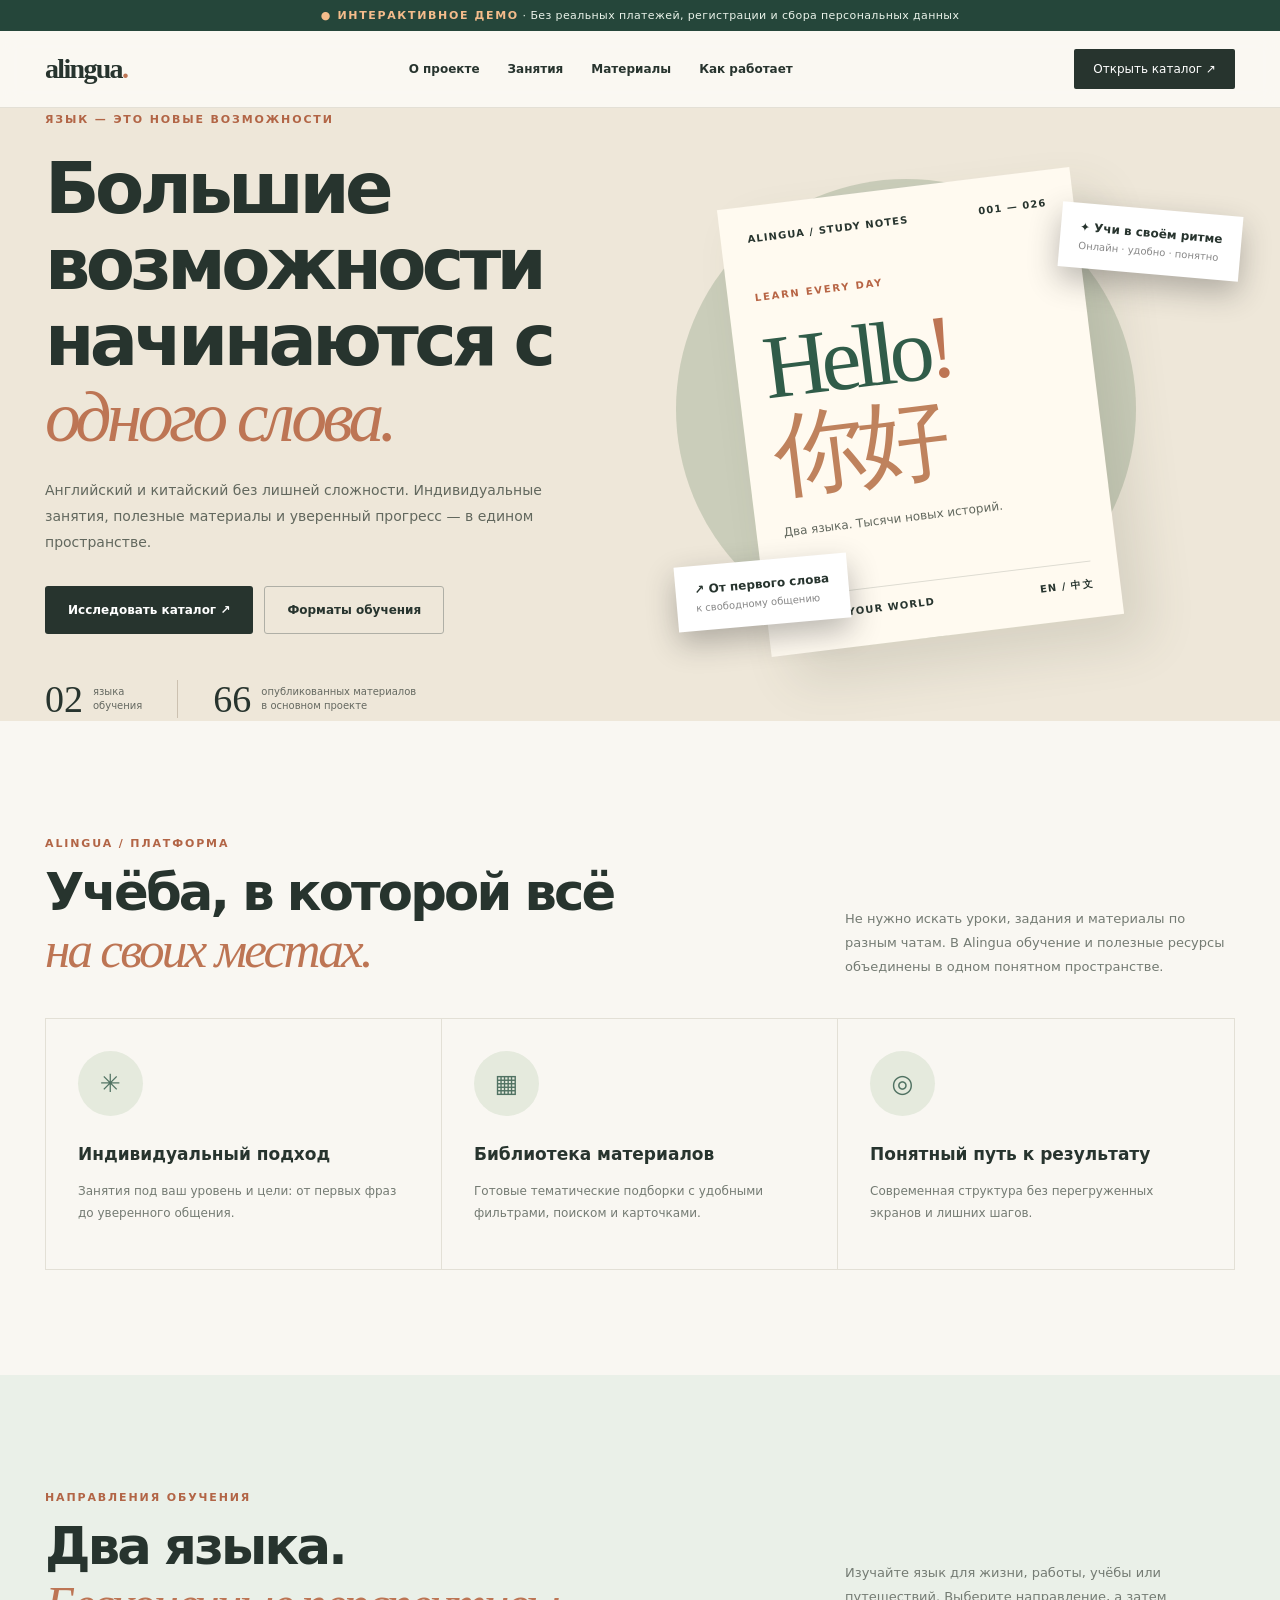
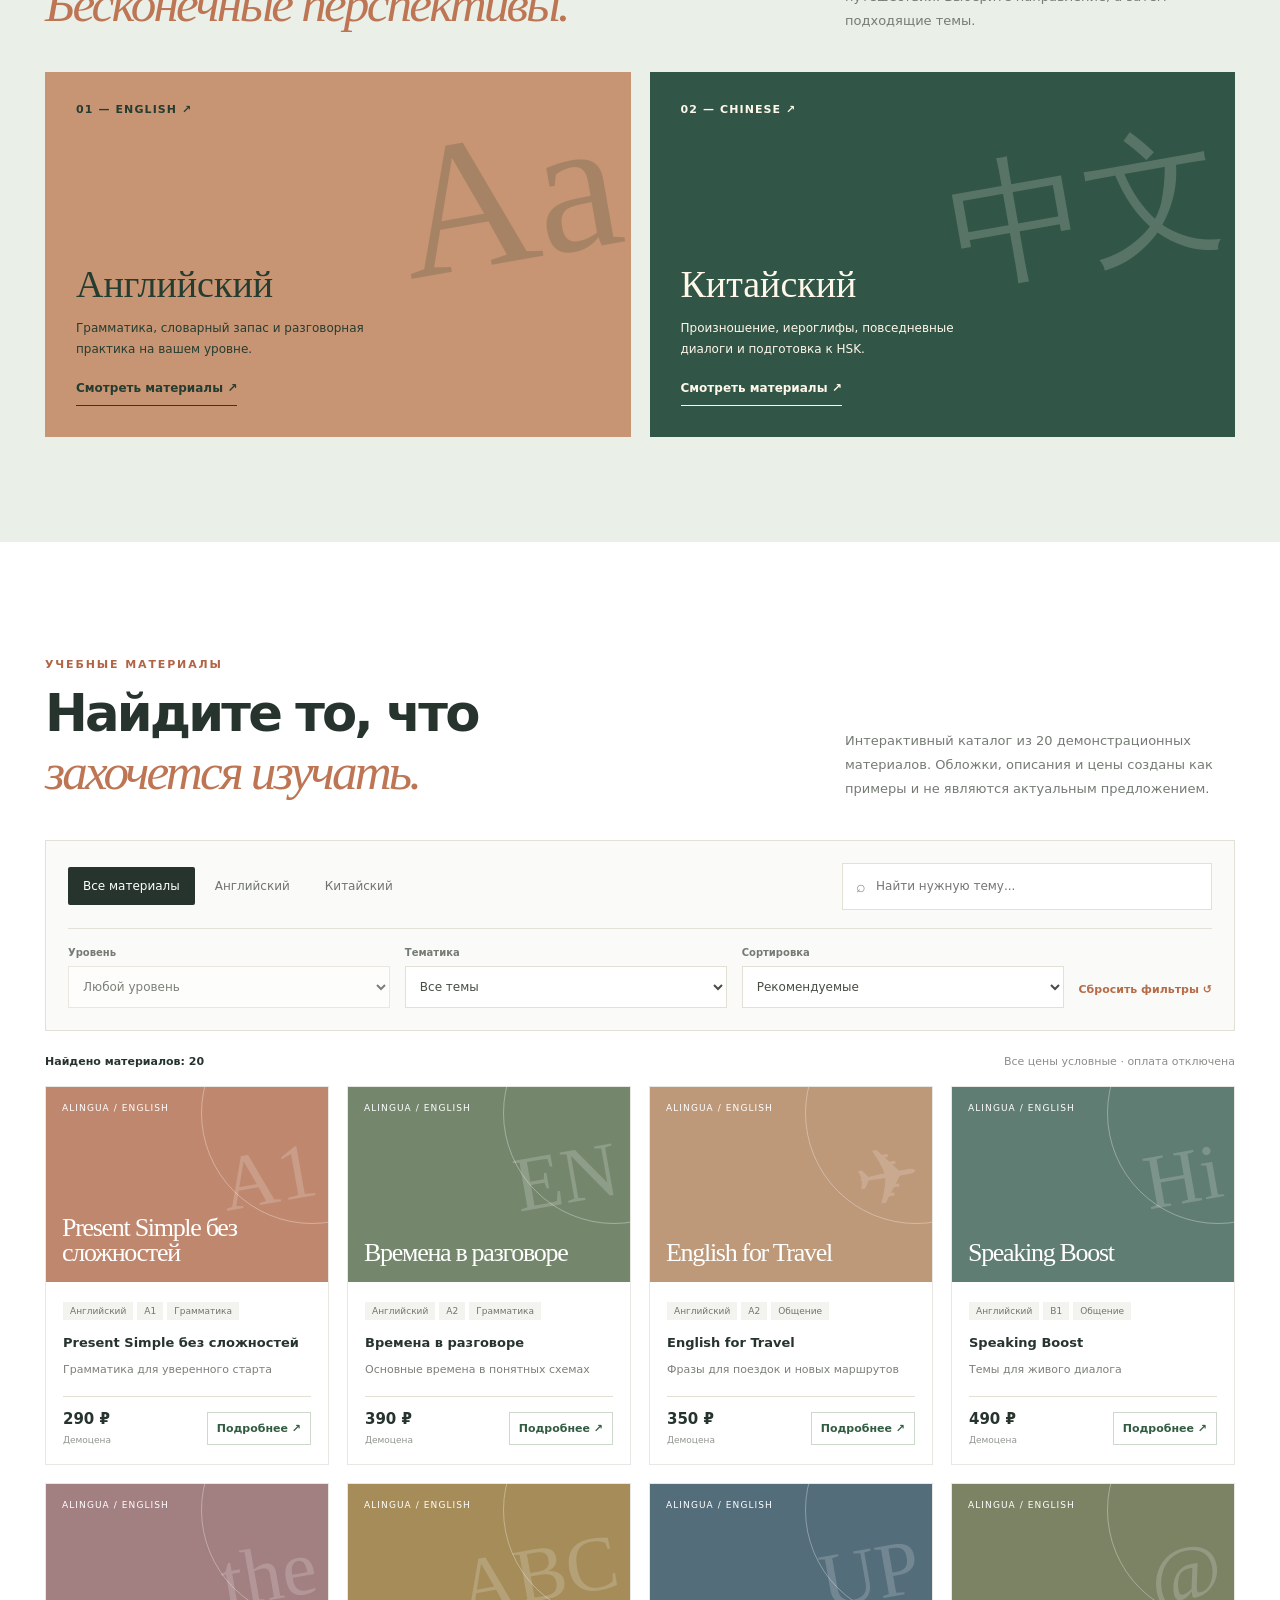
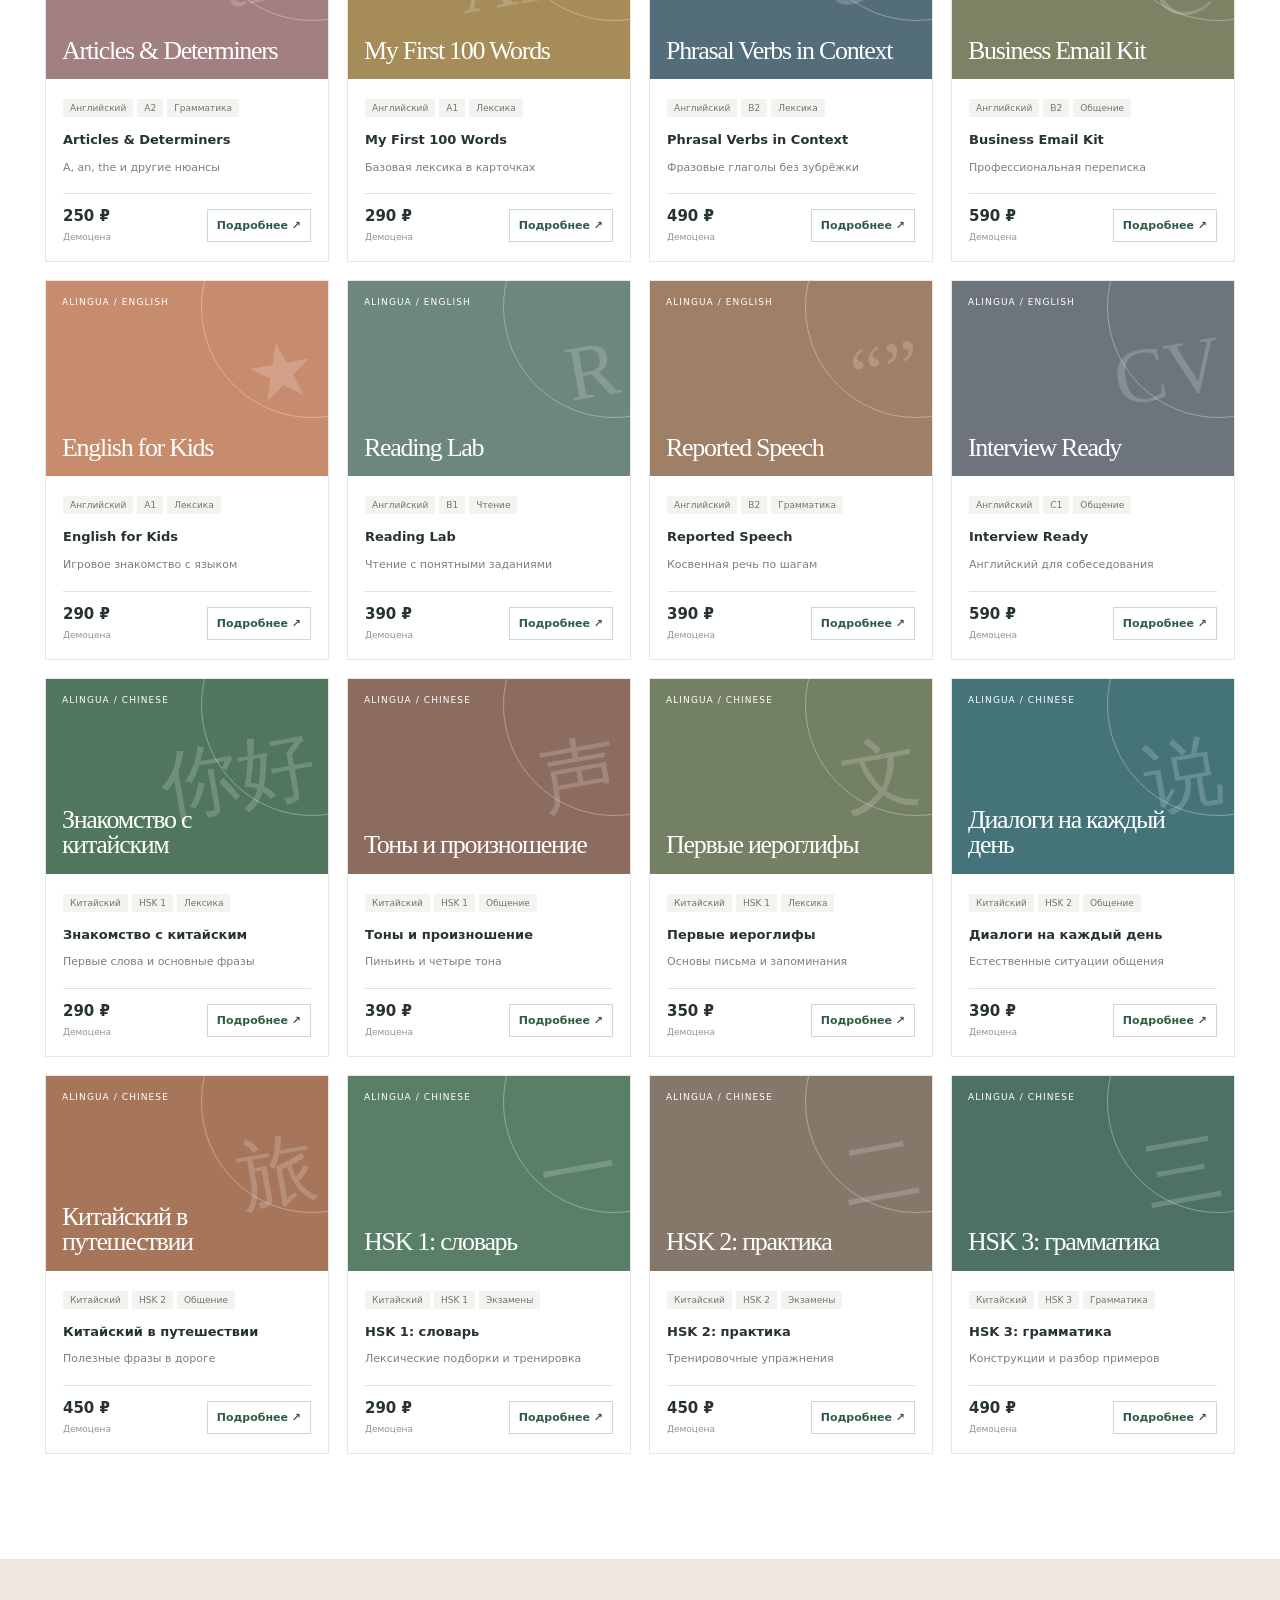
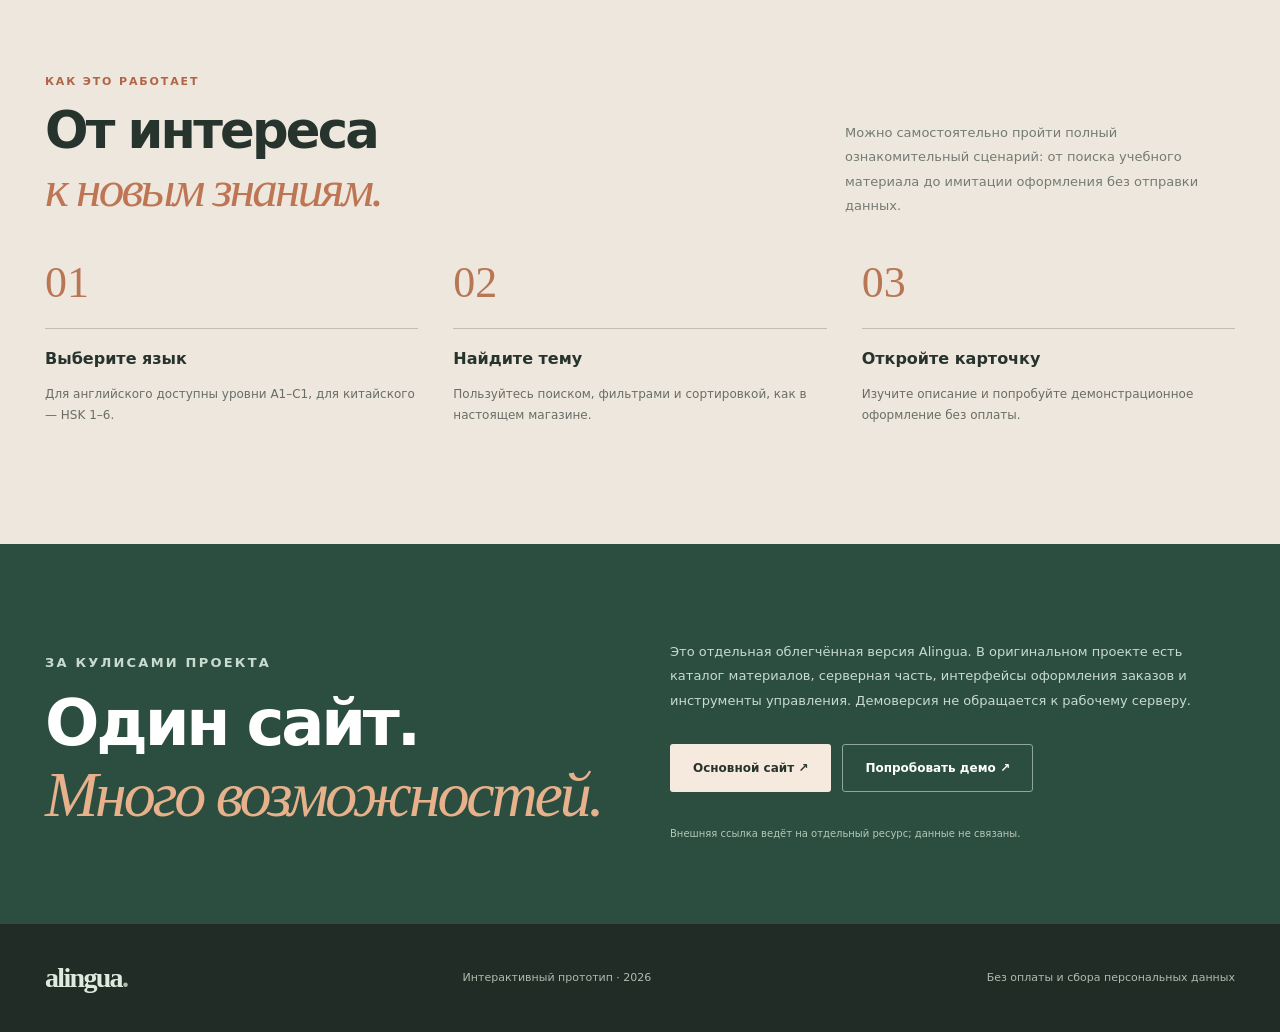
==== docs/index.html @ 5775f2d6 "fix(pages): publish site from configured docs folder" ====
<!doctype html>
<html lang="ru"><head><meta charset="utf-8"><meta name="viewport" content="width=device-width,initial-scale=1"><meta name="theme-color" content="#f5f2ed"><meta name="description" content="Интерактивная демонстрационная версия сайта Alingua: английский и китайский, каталог материалов и демо оформления без оплаты."><title>Alingua — языки открывают больше · Демо</title>
<style>
:root{--ink:#27342e;--muted:#747b73;--paper:#f9f7f2;--orange:#bd7554;--line:#e3e0d6;--serif:Georgia,serif;--sans:system-ui,-apple-system,"Segoe UI",sans-serif}*{box-sizing:border-box}html{scroll-behavior:smooth;scroll-padding-top:95px}body{margin:0;background:var(--paper);font-family:var(--sans);color:var(--ink);-webkit-font-smoothing:antialiased}body.locked{overflow:hidden}a{color:inherit;text-decoration:none}button,input,select{font:inherit}button{cursor:pointer}button:focus-visible,a:focus-visible,input:focus-visible,select:focus-visible{outline:3px solid #e3ad83;outline-offset:3px}[hidden]{display:none!important}.container{max-width:1190px;width:calc(100% - 48px);margin:auto}.skip{position:absolute;top:-99px;left:0;background:#fff;padding:14px;z-index:100}.skip:focus{top:0}.banner{background:#25463a;color:#eaf3ea;text-align:center;font-size:11px;padding:9px 10px;letter-spacing:.035em}.banner b{color:#f4bc8b;letter-spacing:.15em}.header{position:sticky;top:0;z-index:20;border-bottom:1px solid var(--line);background:#faf8f3ed;backdrop-filter:blur(10px)}.header-inner{min-height:76px;display:flex;align-items:center;gap:35px}.logo{font-size:28px;font-family:var(--serif);font-weight:bold;letter-spacing:-.06em}.logo span{color:var(--orange)}.header nav{display:flex;gap:28px;margin:auto;font-size:12px;font-weight:650}.header nav a:hover{color:var(--orange)}.header-link{padding:13px 19px;background:var(--ink);color:#fff;font-size:12px;border-radius:2px}.menu{display:none;border:0;background:none;font-size:25px;margin-left:auto}.hero{background:#eee7d9;overflow:hidden}.hero-grid{display:grid;grid-template-columns:1fr .94fr;min-height:600px;gap:36px;align-items:center}.eyebrow,.kicker{font-size:11px;font-weight:750;letter-spacing:.17em;color:#b26546;text-transform:uppercase}.hero h1{font-size:clamp(48px,5.6vw,77px);line-height:1.06;letter-spacing:-.065em;font-weight:570;margin:23px 0}.hero h1 em,h2 em{font-family:var(--serif);font-weight:400;color:var(--orange)}.hero p{max-width:500px;font-size:14px;line-height:1.85;color:#62685e}.actions{display:flex;gap:11px;flex-wrap:wrap;margin:30px 0}.btn{display:inline-flex;align-items:center;justify-content:center;border:1px solid transparent;padding:15px 22px;min-height:48px;border-radius:3px;font-size:12px;font-weight:750;gap:15px}.primary{background:var(--ink);color:#fff}.secondary{border-color:#afafa6;color:var(--ink)}.light{background:#f5eadd;color:var(--ink)}.btn:hover{filter:brightness(1.12)}.stat{display:flex;gap:35px;align-items:center;margin-top:43px}.stat div{display:flex;gap:10px;align-items:center}.stat strong{font-family:var(--serif);font-size:38px;font-weight:400}.stat small{font-size:10px;line-height:1.4;color:#656961}.stat .bar{height:38px;width:1px;background:#ccc1b0}.hero-art{position:relative;height:550px}.hero-art:before{content:"";position:absolute;width:460px;height:460px;left:0;top:40px;border-radius:50%;background:#95a58a66}.art-card{position:absolute;top:48px;left:12%;width:355px;height:450px;background:#fffaf0;padding:27px;box-shadow:23px 28px 50px #4d544324;transform:rotate(-7deg);display:flex;flex-direction:column;justify-content:space-between}.art-top,.art-bottom{display:flex;justify-content:space-between;font-size:10px;letter-spacing:.11em;font-weight:700}.art-bottom{padding-top:15px;border-top:1px solid #dedcd2}.art-label{font-size:10px;color:#b76444;font-weight:800;letter-spacing:.18em}.art-word{font:normal 90px/.98 var(--serif);color:#305c49;letter-spacing:-.08em;margin:20px 0}.art-word span{color:#bd7554}.art-word i{font-style:normal;font-size:92px;color:#bf825d}.art-description{font-size:12px!important}.float-note{position:absolute;right:-1%;top:70px;background:#fff;padding:17px 19px;font-size:12px;box-shadow:0 12px 30px #3335;transform:rotate(5deg)}.float-note b{display:block}.float-note small{display:block;font-size:10px;color:#888;margin-top:6px}.float-note.second{top:auto;bottom:64px;right:auto;left:0;transform:rotate(-5deg)}.section{padding:105px 0}.section-head{display:flex;align-items:end;justify-content:space-between;gap:50px;margin-bottom:39px}.section-head h2{font-size:clamp(36px,4vw,54px);line-height:1.13;font-weight:560;letter-spacing:-.055em;margin:14px 0 0}.section-head>p{max-width:390px;font-size:13px;line-height:1.85;color:var(--muted);margin:0}.feature-grid{display:grid;grid-template-columns:repeat(3,1fr);border:1px solid var(--line);margin-top:36px}.feature{padding:32px;border-right:1px solid var(--line)}.feature:last-child{border:0}.feature-icon{width:65px;height:65px;border-radius:50%;background:#e5eadd;color:#507262;display:grid;place-items:center;font-size:25px}.feature h3{margin-top:28px;font-size:17px}.feature p{font-size:12px;color:var(--muted);line-height:1.8}.languages{background:#eaf0e8}.language-grid{display:grid;grid-template-columns:1fr 1fr;gap:19px}.language-card{position:relative;overflow:hidden;min-height:365px;padding:31px;color:#253c31;background:#c79573;display:flex;flex-direction:column;justify-content:space-between}.language-card.chinese{background:#315547;color:#fff7e9}.language-card:after{content:"Aa";position:absolute;right:12px;top:40px;font:190px/.9 var(--serif);opacity:.19;transform:rotate(-10deg)}.language-card.chinese:after{content:"中文";font-size:137px;top:77px}.language-card>span{font-size:11px;font-weight:700;letter-spacing:.1em}.language-card h3{font:38px var(--serif);margin:0}.language-card p{font-size:12px;max-width:315px;line-height:1.7}.language-card button{border:0;border-bottom:1px solid currentColor;color:inherit;background:none;padding:10px 0;font-size:12px;font-weight:750;position:relative;z-index:2}.catalog{background:#fff}.filters{background:#fafaf8;border:1px solid var(--line);padding:22px}.filter-top{display:flex;gap:24px;align-items:center;justify-content:space-between}.tabs{display:flex;gap:5px;flex-wrap:wrap}.tabs button{padding:12px 15px;background:none;border:0;color:#6e746d;font-size:12px}.tabs button.active{background:var(--ink);color:#fff;border-radius:2px}.search{display:flex;gap:8px;align-items:center;max-width:370px;min-width:220px;width:100%;border:1px solid var(--line);background:#fff;padding:0 13px;color:#8b8d84}.search input{height:45px;border:0;background:transparent;outline:0;min-width:0;width:100%;font-size:12px}.filter-bottom{border-top:1px solid var(--line);margin-top:18px;padding-top:18px;display:flex;align-items:end;gap:15px;flex-wrap:wrap}.select-wrap{display:flex;flex-direction:column;gap:8px;flex:1;min-width:135px}.select-wrap label{font-size:10px;color:#747b73;font-weight:750}.select-wrap select{width:100%;height:42px;padding:0 10px;background:white;border:1px solid var(--line);color:#474d44;font-size:12px}.reset{border:0;background:none;color:#b66c48;font-size:11px;font-weight:bold;padding:12px 0}.catalog-status{display:flex;justify-content:space-between;gap:20px;font-size:11px;color:#8b8e88;margin:24px 0 18px}.catalog-status strong{color:var(--ink)}.products{display:grid;grid-template-columns:repeat(4,minmax(0,1fr));gap:18px}.product{border:1px solid #e8e7e1;background:#fff;display:flex;flex-direction:column;min-width:0;transition:transform .2s,box-shadow .2s}.product:hover{transform:translateY(-4px);box-shadow:0 18px 29px #41473312}.cover{background:var(--c);height:195px;padding:16px;color:#fff;position:relative;display:flex;flex-direction:column;justify-content:space-between;overflow:hidden}.cover:after{content:"";position:absolute;width:220px;height:220px;border:1px solid #fff5;border-radius:50%;right:-95px;top:-85px}.cover-mark{font:78px var(--serif);opacity:.18;position:absolute;right:12px;top:45px;transform:rotate(-10deg)}.cover-top{font-size:9px;letter-spacing:.12em;z-index:1}.cover-title{font:26px/.98 var(--serif);letter-spacing:-.05em;z-index:1;max-width:95%}.product-body{display:flex;flex-direction:column;flex:1;padding:17px}.tag{font-size:9px;background:#f3f4f0;color:#6f766e;padding:4px 7px;display:inline-block;margin:0 4px 7px 0}.product h3{font-size:13px;line-height:1.5;margin:6px 0}.product-body>p{font-size:11px;color:#7b8078;line-height:1.7;margin:3px 0 16px;flex:1}.product-bottom{display:flex;align-items:center;justify-content:space-between;gap:9px;border-top:1px solid var(--line);padding-top:13px}.product-bottom strong{display:block;font-size:15px}.product-bottom small{font-size:9px;color:#91968f}.more{border:1px solid #cdd9cd;color:#315c42;background:#fff;font-size:11px;font-weight:700;padding:9px}.empty{text-align:center;padding:60px 15px;color:#747970}.steps{background:#eee7dd}.step-grid{display:grid;grid-template-columns:repeat(3,1fr);gap:35px}.step>strong{font:44px var(--serif);color:#b97655}.step hr{border:0;border-top:1px solid #c4bcb0;margin:20px 0}.step h3{font-size:16px}.step p{font-size:12px;line-height:1.8;color:#686e67}.cta{background:#2c4e41;color:#fff;padding:83px 0}.cta-grid{display:grid;grid-template-columns:1fr 1fr;gap:60px;align-items:center}.cta h2{font-size:clamp(42px,5vw,65px);letter-spacing:-.05em;line-height:1.1;font-weight:550;margin:0}.cta h2 em{color:#e6b18b}.cta p{font-size:13px;line-height:1.9;color:#c9dad0}.cta small{font-size:10px;color:#b4c7b8}.footer{background:#202c25;color:#dfeadf;padding:38px 0;font-size:11px}.footer-inner{display:flex;justify-content:space-between;align-items:center;gap:20px;flex-wrap:wrap}.footer span{color:#aebcb0}.overlay{position:fixed;inset:0;z-index:99;background:#17281dcc;display:grid;place-items:center;padding:18px}.dialog{position:relative;width:min(600px,100%);max-height:92vh;overflow:auto;background:#fcfaf5;padding:35px;box-shadow:0 28px 85px #1c281955}.close{position:absolute;right:16px;top:10px;font-size:28px;border:0;background:none}.dialog h2{font-size:33px;letter-spacing:-.04em;margin:14px 0}.dialog p{font-size:13px;color:#687167;line-height:1.9}.dialog .preview{padding:20px;background:#e9ede5;font-size:12px;color:#375043;margin:20px 0}.preview li{padding:5px 0}.dialog-bottom{display:flex;justify-content:space-between;align-items:center;gap:15px;flex-wrap:wrap}.dialog-bottom strong{font-size:23px}.dialog-note{font-size:10px!important;color:#8b9389!important}.success{background:#e4eee5;color:#34513e;padding:18px;line-height:1.7;font-size:13px}@media(max-width:1000px){.hero-grid{gap:8px}.art-card{left:10%;width:320px}.float-note{right:-8%}.products{grid-template-columns:repeat(3,1fr)}}@media(max-width:770px){.header-inner{min-height:69px}.menu{display:block}.header-link{display:none}.header nav{display:none;position:absolute;top:100%;left:0;right:0;background:#f9f7f2;box-shadow:0 13px 26px #0002;flex-direction:column;padding:20px 26px}.header nav.open{display:flex}.hero-grid{grid-template-columns:1fr}.hero-copy{padding:62px 0 0}.hero-art{height:490px;max-width:500px;width:100%;margin:auto}.section{padding:76px 0}.section-head{display:block}.section-head>p{max-width:610px;margin:17px 0}.feature-grid{grid-template-columns:1fr}.feature{border-right:0;border-bottom:1px solid var(--line)}.feature:last-child{border-bottom:0}.language-card{padding:24px}.language-card:after{font-size:135px}.products{grid-template-columns:repeat(2,1fr)}.cta-grid{grid-template-columns:1fr}}@media(max-width:520px){.container{width:calc(100% - 32px)}.banner{font-size:9px;line-height:1.6}.hero h1{font-size:46px}.hero p{font-size:13px}.hero-art{height:385px}.art-card{left:13%;top:25px;width:235px;height:325px;padding:18px}.art-word{font-size:59px}.art-word i{font-size:67px}.art-description{font-size:10px!important}.art-top,.art-bottom{font-size:8px}.float-note{font-size:9px;right:0;padding:10px}.float-note.second{bottom:26px}.section{padding:60px 0}.section-head h2{font-size:37px}.language-grid{grid-template-columns:1fr}.language-card{min-height:300px}.filter-top{flex-direction:column;align-items:stretch;gap:13px}.tabs button{font-size:10px;padding:10px}.search{max-width:100%}.filters{padding:14px}.select-wrap{flex-basis:calc(50% - 8px);min-width:100px}.products{gap:11px}.cover{height:155px;padding:11px}.cover-title{font-size:21px}.cover-mark{font-size:60px}.product-body{padding:11px}.product h3{font-size:12px;min-height:47px}.product-body>p{font-size:10px}.product-bottom strong{font-size:13px}.more{font-size:10px;padding:8px}.step-grid{grid-template-columns:1fr;gap:18px}.cta{padding:60px 0}.dialog{padding:27px 20px}.dialog-bottom .btn{width:100%}}@media(prefers-reduced-motion:reduce){html{scroll-behavior:auto}*{transition:none!important}}
</style></head>
<body><a class="skip" href="#main">К содержимому</a><div class="banner"><b>● ИНТЕРАКТИВНОЕ ДЕМО</b> · Без реальных платежей, регистрации и сбора персональных данных</div>
<header class="header"><div class="container header-inner"><a class="logo" href="#top" aria-label="Alingua на главную">alingua<span>.</span></a><nav id="nav" aria-label="Основное меню"><a href="#about">О проекте</a><a href="#formats">Занятия</a><a href="#catalog">Материалы</a><a href="#how">Как работает</a></nav><a class="header-link" href="#catalog">Открыть каталог ↗</a><button class="menu" id="menu" aria-controls="nav" aria-expanded="false" aria-label="Открыть меню">☰</button></div></header>
<main id="main"><section class="hero" id="top"><div class="container hero-grid"><div class="hero-copy"><span class="eyebrow">ЯЗЫК — ЭТО НОВЫЕ ВОЗМОЖНОСТИ</span><h1>Большие возможности начинаются с <em>одного слова.</em></h1><p>Английский и китайский без лишней сложности. Индивидуальные занятия, полезные материалы и уверенный прогресс — в едином пространстве.</p><div class="actions"><a class="btn primary" href="#catalog">Исследовать каталог ↗</a><a class="btn secondary" href="#formats">Форматы обучения</a></div><div class="stat"><div><strong>02</strong><small>языка<br>обучения</small></div><span class="bar"></span><div><strong>66</strong><small>опубликованных материалов<br>в основном проекте</small></div></div></div><div class="hero-art" aria-label="Графическая иллюстрация учебного материала"><div class="art-card"><div class="art-top"><span>ALINGUA / STUDY NOTES</span><span>001 — 026</span></div><div><span class="art-label">LEARN EVERY DAY</span><div class="art-word">Hello<span>!</span><br><i>你好</i></div><p class="art-description">Два языка. Тысячи новых историй.</p></div><div class="art-bottom"><span>✳ OPEN YOUR WORLD</span><span>EN / 中文</span></div></div><div class="float-note"><b>✦ Учи в своём ритме</b><small>Онлайн · удобно · понятно</small></div><div class="float-note second"><b>↗ От первого слова</b><small>к свободному общению</small></div></div></div></section>
<section class="section" id="about"><div class="container"><div class="section-head"><div><p class="kicker">ALINGUA / ПЛАТФОРМА</p><h2>Учёба, в которой всё<br><em>на своих местах.</em></h2></div><p>Не нужно искать уроки, задания и материалы по разным чатам. В Alingua обучение и полезные ресурсы объединены в одном понятном пространстве.</p></div><div class="feature-grid"><article class="feature"><div class="feature-icon">✳</div><h3>Индивидуальный подход</h3><p>Занятия под ваш уровень и цели: от первых фраз до уверенного общения.</p></article><article class="feature"><div class="feature-icon">▦</div><h3>Библиотека материалов</h3><p>Готовые тематические подборки с удобными фильтрами, поиском и карточками.</p></article><article class="feature"><div class="feature-icon">◎</div><h3>Понятный путь к результату</h3><p>Современная структура без перегруженных экранов и лишних шагов.</p></article></div></div></section>
<section class="section languages" id="formats"><div class="container"><div class="section-head"><div><p class="kicker">НАПРАВЛЕНИЯ ОБУЧЕНИЯ</p><h2>Два языка.<br><em>Бесконечные перспективы.</em></h2></div><p>Изучайте язык для жизни, работы, учёбы или путешествий. Выберите направление, а затем подходящие темы.</p></div><div class="language-grid"><article class="language-card"><span>01 — ENGLISH ↗</span><div><h3>Английский</h3><p>Грамматика, словарный запас и разговорная практика на вашем уровне.</p><button type="button" data-jump="en">Смотреть материалы ↗</button></div></article><article class="language-card chinese"><span>02 — CHINESE ↗</span><div><h3>Китайский</h3><p>Произношение, иероглифы, повседневные диалоги и подготовка к HSK.</p><button type="button" data-jump="zh">Смотреть материалы ↗</button></div></article></div></div></section>
<section class="section catalog" id="catalog"><div class="container"><div class="section-head"><div><p class="kicker">УЧЕБНЫЕ МАТЕРИАЛЫ</p><h2>Найдите то, что<br><em>захочется изучать.</em></h2></div><p>Интерактивный каталог из 20 демонстрационных материалов. Обложки, описания и цены созданы как примеры и не являются актуальным предложением.</p></div><div class="filters"><div class="filter-top"><div class="tabs" role="group" aria-label="Язык материалов"><button type="button" data-lang="all" class="active" aria-pressed="true">Все материалы</button><button type="button" data-lang="en" aria-pressed="false">Английский</button><button type="button" data-lang="zh" aria-pressed="false">Китайский</button></div><label class="search"><span aria-hidden="true">⌕</span><input type="search" id="search" placeholder="Найти нужную тему..." aria-label="Поиск по материалам"></label></div><div class="filter-bottom"><div class="select-wrap"><label for="level">Уровень</label><select id="level"><option value="all">Любой уровень</option></select></div><div class="select-wrap"><label for="topic">Тематика</label><select id="topic"><option value="all">Все темы</option><option value="grammar">Грамматика</option><option value="speaking">Общение</option><option value="vocab">Лексика</option><option value="reading">Чтение</option><option value="exam">Экзамены</option></select></div><div class="select-wrap"><label for="sort">Сортировка</label><select id="sort"><option value="new">Рекомендуемые</option><option value="asc">Сначала дешевле</option><option value="desc">Сначала дороже</option><option value="az">По названию</option></select></div><button type="button" id="reset" class="reset">Сбросить фильтры ↺</button></div></div><div class="catalog-status"><strong id="count" aria-live="polite">Каталог</strong><span>Все цены условные · оплата отключена</span></div><div class="products" id="products"></div><div class="empty" id="empty" hidden><h3>Материалы не найдены</h3><p>Попробуйте другой запрос или измените фильтры.</p><button class="btn primary" id="emptyReset" type="button">Показать всё</button></div></div></section>
<section class="section steps" id="how"><div class="container"><div class="section-head"><div><p class="kicker">КАК ЭТО РАБОТАЕТ</p><h2>От интереса<br><em>к новым знаниям.</em></h2></div><p>Можно самостоятельно пройти полный ознакомительный сценарий: от поиска учебного материала до имитации оформления без отправки данных.</p></div><div class="step-grid"><div class="step"><strong>01</strong><hr><h3>Выберите язык</h3><p>Для английского доступны уровни A1–C1, для китайского — HSK 1–6.</p></div><div class="step"><strong>02</strong><hr><h3>Найдите тему</h3><p>Пользуйтесь поиском, фильтрами и сортировкой, как в настоящем магазине.</p></div><div class="step"><strong>03</strong><hr><h3>Откройте карточку</h3><p>Изучите описание и попробуйте демонстрационное оформление без оплаты.</p></div></div></div></section>
<section class="cta"><div class="container cta-grid"><div><p class="kicker">ЗА КУЛИСАМИ ПРОЕКТА</p><h2>Один сайт.<br><em>Много возможностей.</em></h2></div><div><p>Это отдельная облегчённая версия Alingua. В оригинальном проекте есть каталог материалов, серверная часть, интерфейсы оформления заказов и инструменты управления. Демоверсия не обращается к рабочему серверу.</p><div class="actions"><a class="btn light" href="https://alingua.site/" target="_blank" rel="noopener noreferrer">Основной сайт ↗</a><a class="btn secondary" href="#catalog" style="color:white;border-color:#8fa799">Попробовать демо ↗</a></div><small>Внешняя ссылка ведёт на отдельный ресурс; данные не связаны.</small></div></div></section></main>
<footer class="footer"><div class="container footer-inner"><a href="#top" class="logo">alingua<span>.</span></a><span>Интерактивный прототип · 2026</span><span>Без оплаты и сбора персональных данных</span></div></footer>
<div class="overlay" id="overlay" hidden><div class="dialog" role="dialog" aria-modal="true" aria-labelledby="dialogTitle"><button class="close" id="close" aria-label="Закрыть">×</button><div id="dialogContent"></div></div></div>
<script>
"use strict";
const raw=[
["en","A1","grammar","Present Simple без сложностей","Грамматика для уверенного старта",290,"#bf876e","A1"],
["en","A2","grammar","Времена в разговоре","Основные времена в понятных схемах",390,"#74876d","EN"],
["en","A2","speaking","English for Travel","Фразы для поездок и новых маршрутов",350,"#bd9879","✈"],
["en","B1","speaking","Speaking Boost","Темы для живого диалога",490,"#607d73","Hi"],
["en","A2","grammar","Articles & Determiners","A, an, the и другие нюансы",250,"#a27f80","the"],
["en","A1","vocab","My First 100 Words","Базовая лексика в карточках",290,"#a58c59","ABC"],
["en","B2","vocab","Phrasal Verbs in Context","Фразовые глаголы без зубрёжки",490,"#536d7a","UP"],
["en","B2","speaking","Business Email Kit","Профессиональная переписка",590,"#7c8365","@"],
["en","A1","vocab","English for Kids","Игровое знакомство с языком",290,"#c78b6d","★"],
["en","B1","reading","Reading Lab","Чтение с понятными заданиями",390,"#6d877c","R"],
["en","B2","grammar","Reported Speech","Косвенная речь по шагам",390,"#9f8066","“”"],
["en","C1","speaking","Interview Ready","Английский для собеседования",590,"#6d747e","CV"],
["zh","HSK 1","vocab","Знакомство с китайским","Первые слова и основные фразы",290,"#50775d","你好"],
["zh","HSK 1","speaking","Тоны и произношение","Пиньинь и четыре тона",390,"#8d6c60","声"],
["zh","HSK 1","vocab","Первые иероглифы","Основы письма и запоминания",350,"#748063","文"],
["zh","HSK 2","speaking","Диалоги на каждый день","Естественные ситуации общения",390,"#447479","说"],
["zh","HSK 2","speaking","Китайский в путешествии","Полезные фразы в дороге",450,"#a7755a","旅"],
["zh","HSK 1","exam","HSK 1: словарь","Лексические подборки и тренировка",290,"#5a7f69","一"],
["zh","HSK 2","exam","HSK 2: практика","Тренировочные упражнения",450,"#86776b","二"],
["zh","HSK 3","grammar","HSK 3: грамматика","Конструкции и разбор примеров",490,"#4e7167","三"]];
const items=raw.map((r,i)=>({id:i+1,lang:r[0],level:r[1],topic:r[2],title:r[3],desc:r[4],price:r[5],color:r[6],mark:r[7]}));
const topicNames={grammar:"Грамматика",speaking:"Общение",vocab:"Лексика",reading:"Чтение",exam:"Экзамены"};
const levels={all:[],en:["A1","A2","B1","B2","C1"],zh:["HSK 1","HSK 2","HSK 3","HSK 4","HSK 5","HSK 6"]};
const state={lang:"all",level:"all",topic:"all",sort:"new",search:""};
const byId=id=>document.getElementById(id); const money=n=>n.toLocaleString("ru-RU")+" ₽";
const escape=s=>String(s).replace(/[&<>"']/g,c=>({"&":"&amp;","<":"&lt;",">":"&gt;",'"':"&quot;","'":"&#39;"}[c]));
let lastFocus=null,selected=null;
function updateLevel(){const s=byId("level");s.innerHTML='<option value="all">Любой уровень</option>'+levels[state.lang].map(x=>'<option value="'+x+'">'+x+'</option>').join("");s.disabled=state.lang==="all";state.level="all";}
function render(){let q=state.search.toLocaleLowerCase("ru").trim();let matched=items.filter(p=>(state.lang==="all"||p.lang===state.lang)&&(state.level==="all"||p.level===state.level)&&(state.topic==="all"||p.topic===state.topic)&&(!q||(p.title+" "+p.desc+" "+p.level).toLocaleLowerCase("ru").includes(q)));if(state.sort==="asc")matched.sort((a,b)=>a.price-b.price);if(state.sort==="desc")matched.sort((a,b)=>b.price-a.price);if(state.sort==="az")matched.sort((a,b)=>a.title.localeCompare(b.title,"ru"));byId("count").textContent="Найдено материалов: "+matched.length;byId("empty").hidden=!!matched.length;byId("products").innerHTML=matched.map(p=>'<article class="product"><div class="cover" style="--c:'+p.color+'"><span class="cover-top">ALINGUA / '+(p.lang==="en"?"ENGLISH":"CHINESE")+'</span><span class="cover-mark" aria-hidden="true">'+escape(p.mark)+'</span><span class="cover-title">'+escape(p.title)+'</span></div><div class="product-body"><div><span class="tag">'+(p.lang==="en"?"Английский":"Китайский")+'</span><span class="tag">'+p.level+'</span><span class="tag">'+topicNames[p.topic]+'</span></div><h3>'+escape(p.title)+'</h3><p>'+escape(p.desc)+'</p><div class="product-bottom"><div><strong>'+money(p.price)+'</strong><small>Демоцена</small></div><button class="more" type="button" data-product="'+p.id+'" aria-label="Подробнее: '+escape(p.title)+'">Подробнее ↗</button></div></div></article>').join("");}
function setLang(lang,scroll){state.lang=lang;document.querySelectorAll("[data-lang]").forEach(b=>{const active=b.dataset.lang===lang;b.classList.toggle("active",active);b.setAttribute("aria-pressed",String(active));});updateLevel();render();if(scroll)byId("catalog").scrollIntoView({behavior:"smooth"});}
function reset(){state.search="";state.sort="new";state.topic="all";byId("search").value="";byId("sort").value="new";byId("topic").value="all";setLang("all",false);}
document.querySelectorAll("[data-lang]").forEach(b=>b.addEventListener("click",()=>setLang(b.dataset.lang,false)));
document.querySelectorAll("[data-jump]").forEach(b=>b.addEventListener("click",()=>setLang(b.dataset.jump,true)));
byId("search").addEventListener("input",e=>{state.search=e.target.value;render();});
byId("level").addEventListener("change",e=>{state.level=e.target.value;render();});
byId("topic").addEventListener("change",e=>{state.topic=e.target.value;render();});
byId("sort").addEventListener("change",e=>{state.sort=e.target.value;render();});
byId("reset").addEventListener("click",reset);byId("emptyReset").addEventListener("click",reset);
byId("menu").addEventListener("click",()=>{let opened=byId("nav").classList.toggle("open");byId("menu").setAttribute("aria-expanded",String(opened));});
byId("nav").querySelectorAll("a").forEach(a=>a.addEventListener("click",()=>{byId("nav").classList.remove("open");byId("menu").setAttribute("aria-expanded","false");}));
function modal(content){lastFocus=document.activeElement;byId("dialogContent").innerHTML=content;byId("overlay").hidden=false;document.body.classList.add("locked");byId("close").focus();}
function close(){byId("overlay").hidden=true;document.body.classList.remove("locked");if(lastFocus&&document.contains(lastFocus))lastFocus.focus();}
byId("close").addEventListener("click",close);byId("overlay").addEventListener("click",e=>{if(e.target===byId("overlay"))close();});
document.addEventListener("keydown",e=>{if(byId("overlay").hidden)return;if(e.key==="Escape")close();if(e.key==="Tab"){let all=Array.from(byId("overlay").querySelectorAll("button:not([disabled])"));if(e.shiftKey&&document.activeElement===all[0]){e.preventDefault();all[all.length-1].focus();}else if(!e.shiftKey&&document.activeElement===all[all.length-1]){e.preventDefault();all[0].focus();}}});
function details(id){const p=items.find(x=>x.id===id);if(!p)return;selected=p;modal('<span class="kicker">'+(p.lang==="en"?"Английский":"Китайский")+' · '+p.level+' · '+topicNames[p.topic]+'</span><h2 id="dialogTitle">'+escape(p.title)+'</h2><p>'+escape(p.desc)+'. Это пример интерфейса карточки учебного материала.</p><div class="preview"><b>Пример содержания материала</b><ul><li>Объяснения и разбор темы</li><li>Примеры и упражнения</li><li>Задания для закрепления</li></ul></div><div class="dialog-bottom"><strong>'+money(p.price)+'</strong><button type="button" class="btn primary" id="order">Демо оформления ↗</button></div><p class="dialog-note">Это иллюстративный материал. PDF и оплата не подключены.</p>');byId("order").addEventListener("click",order);}
function order(){if(!selected)return;modal('<span class="kicker">СЦЕНАРИЙ / ШАГ 2 ИЗ 2</span><h2 id="dialogTitle">Оформление материала</h2><p>Вы выбрали <b>'+escape(selected.title)+'</b> — '+money(selected.price)+'. В реальном магазине здесь проходит оплата. Демоверсия не принимает платежи и не запрашивает личные данные.</p><div class="preview">✓ Без списания денег<br>✓ Без регистрации и ввода email<br>✓ Без создания настоящего заказа</div><div class="dialog-bottom"><button type="button" class="btn secondary" id="back">← Назад</button><button type="button" class="btn primary" id="done">Завершить демо ↗</button></div>');byId("back").addEventListener("click",()=>details(selected.id));byId("done").addEventListener("click",()=>modal('<span class="kicker">ДЕМОНСТРАЦИЯ ЗАВЕРШЕНА</span><h2 id="dialogTitle">Готово! ✳</h2><div class="success">Вы прошли демонстрационный сценарий. Это не настоящий заказ: деньги не списывались, материал не приобретён и никакие данные не сохранялись.</div><p>Можно вернуться к каталогу и изучить другие темы.</p><button type="button" class="btn primary" id="finish">Вернуться в каталог ↗</button>')||byId("finish").addEventListener("click",close));}
byId("products").addEventListener("click",e=>{let btn=e.target.closest("[data-product]");if(btn)details(Number(btn.dataset.product));});
updateLevel();render();
</script></body></html>
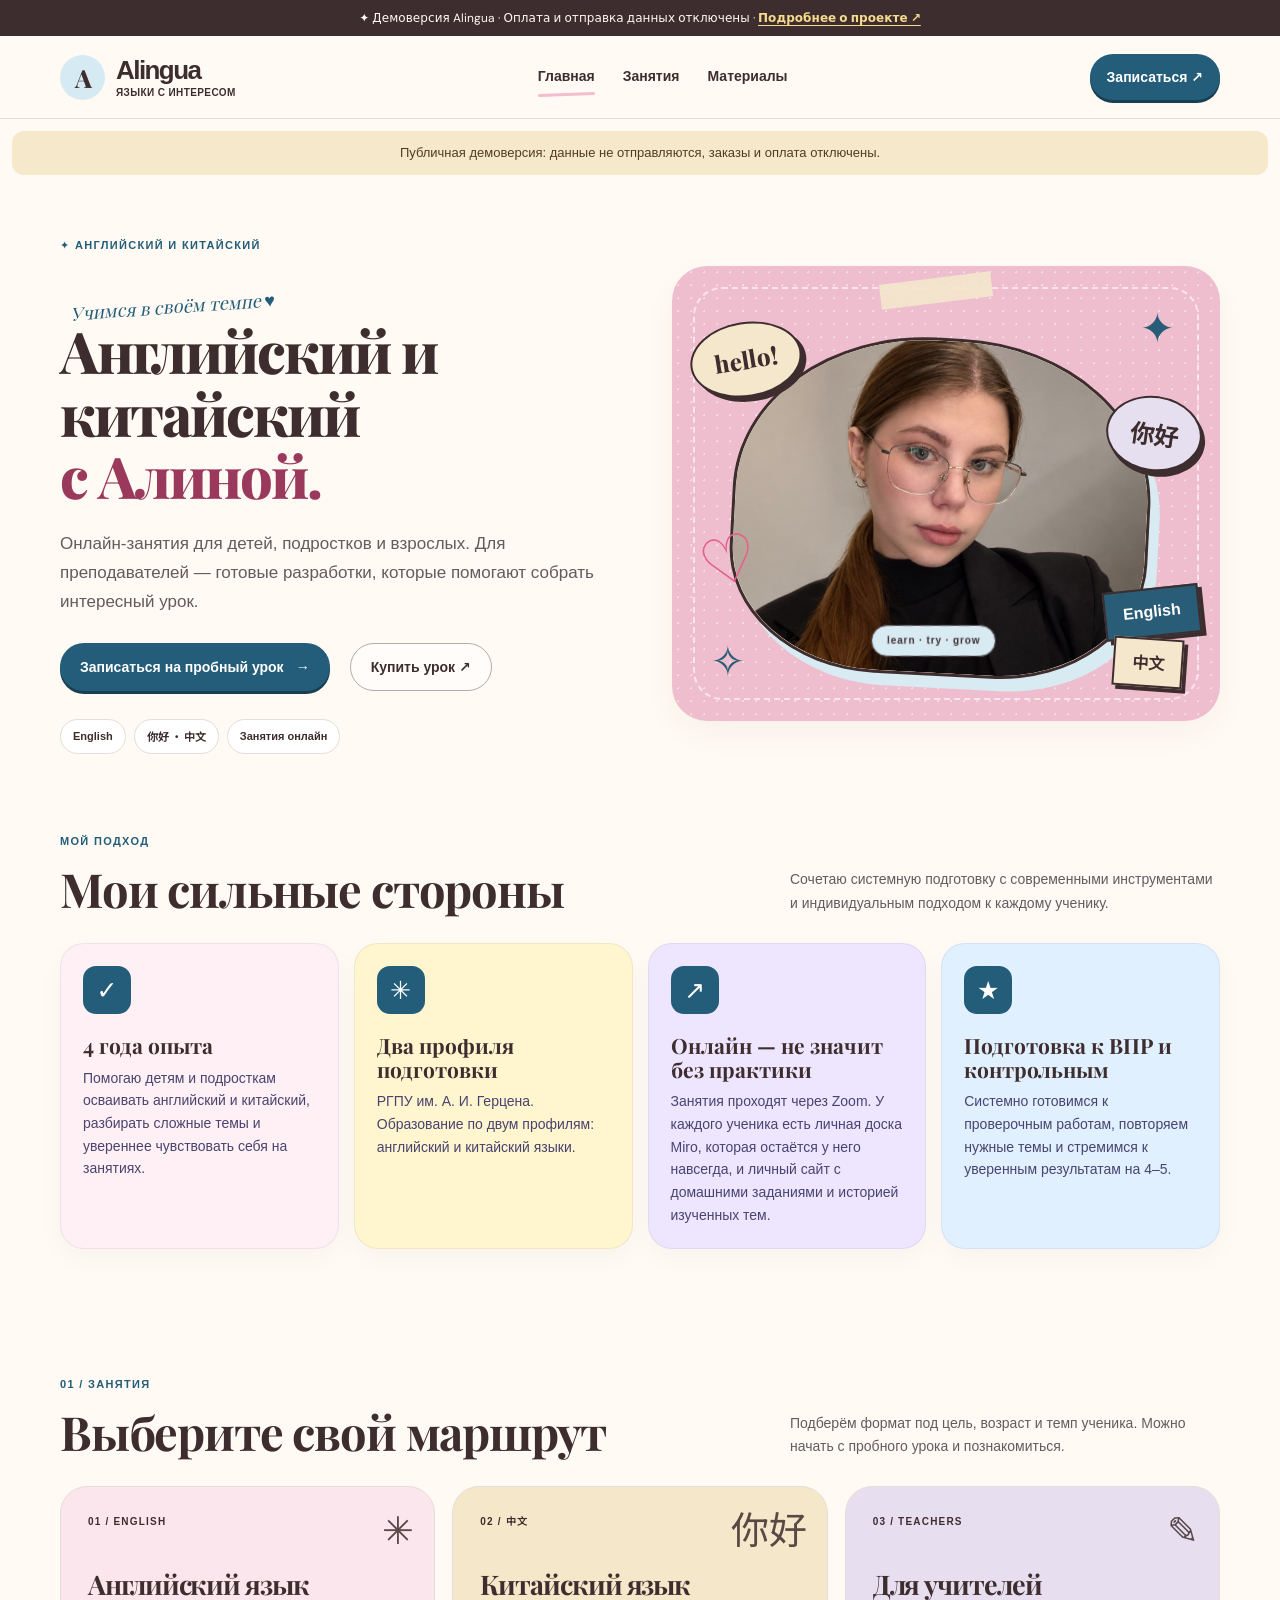
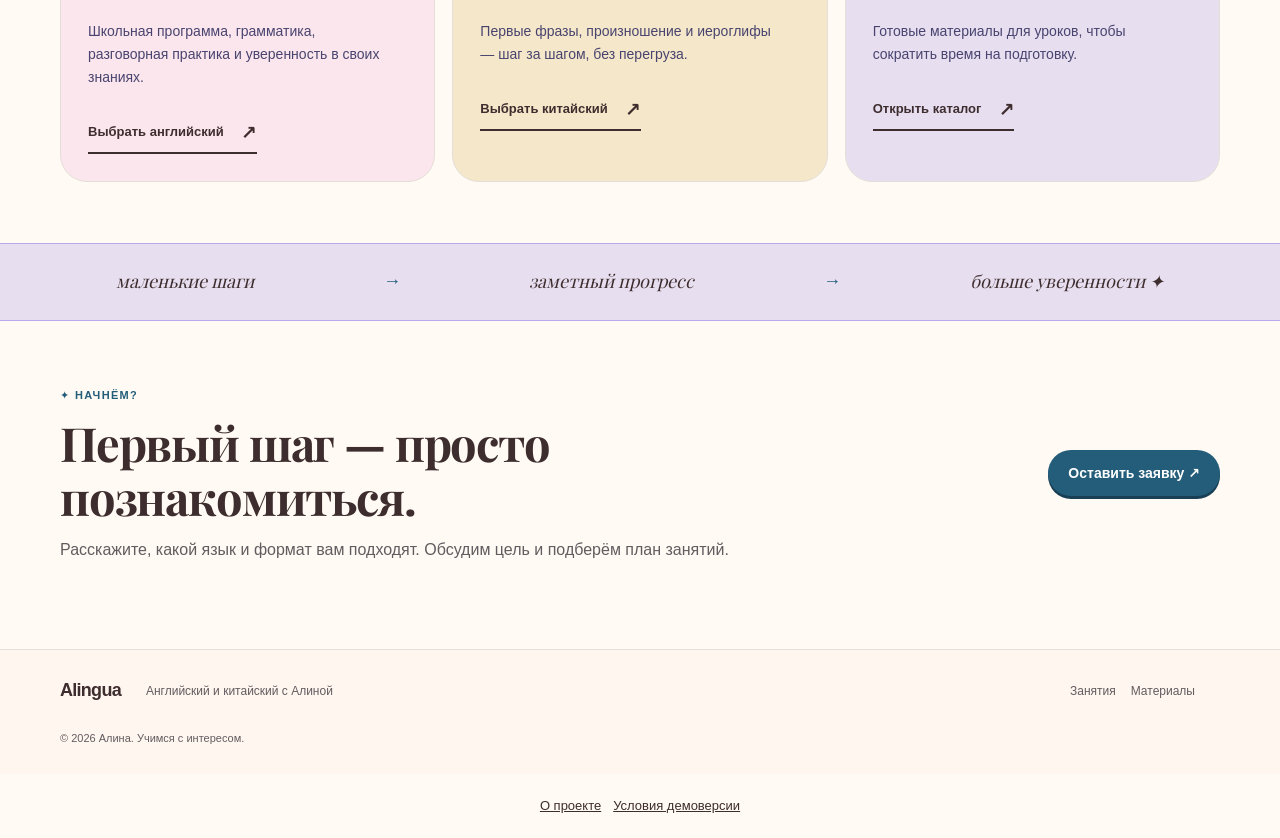
==== commit 3dbbe21b: "Publish original-style safe static Alingua demo" ====
--- a/docs/index.html
+++ b/docs/index.html
@@ -1,67 +1,65 @@
-<!doctype html>
-<html lang="ru"><head><meta charset="utf-8"><meta name="viewport" content="width=device-width,initial-scale=1"><meta name="theme-color" content="#f5f2ed"><meta name="description" content="Интерактивная демонстрационная версия сайта Alingua: английский и китайский, каталог материалов и демо оформления без оплаты."><title>Alingua — языки открывают больше · Демо</title>
-<style>
-:root{--ink:#27342e;--muted:#747b73;--paper:#f9f7f2;--orange:#bd7554;--line:#e3e0d6;--serif:Georgia,serif;--sans:system-ui,-apple-system,"Segoe UI",sans-serif}*{box-sizing:border-box}html{scroll-behavior:smooth;scroll-padding-top:95px}body{margin:0;background:var(--paper);font-family:var(--sans);color:var(--ink);-webkit-font-smoothing:antialiased}body.locked{overflow:hidden}a{color:inherit;text-decoration:none}button,input,select{font:inherit}button{cursor:pointer}button:focus-visible,a:focus-visible,input:focus-visible,select:focus-visible{outline:3px solid #e3ad83;outline-offset:3px}[hidden]{display:none!important}.container{max-width:1190px;width:calc(100% - 48px);margin:auto}.skip{position:absolute;top:-99px;left:0;background:#fff;padding:14px;z-index:100}.skip:focus{top:0}.banner{background:#25463a;color:#eaf3ea;text-align:center;font-size:11px;padding:9px 10px;letter-spacing:.035em}.banner b{color:#f4bc8b;letter-spacing:.15em}.header{position:sticky;top:0;z-index:20;border-bottom:1px solid var(--line);background:#faf8f3ed;backdrop-filter:blur(10px)}.header-inner{min-height:76px;display:flex;align-items:center;gap:35px}.logo{font-size:28px;font-family:var(--serif);font-weight:bold;letter-spacing:-.06em}.logo span{color:var(--orange)}.header nav{display:flex;gap:28px;margin:auto;font-size:12px;font-weight:650}.header nav a:hover{color:var(--orange)}.header-link{padding:13px 19px;background:var(--ink);color:#fff;font-size:12px;border-radius:2px}.menu{display:none;border:0;background:none;font-size:25px;margin-left:auto}.hero{background:#eee7d9;overflow:hidden}.hero-grid{display:grid;grid-template-columns:1fr .94fr;min-height:600px;gap:36px;align-items:center}.eyebrow,.kicker{font-size:11px;font-weight:750;letter-spacing:.17em;color:#b26546;text-transform:uppercase}.hero h1{font-size:clamp(48px,5.6vw,77px);line-height:1.06;letter-spacing:-.065em;font-weight:570;margin:23px 0}.hero h1 em,h2 em{font-family:var(--serif);font-weight:400;color:var(--orange)}.hero p{max-width:500px;font-size:14px;line-height:1.85;color:#62685e}.actions{display:flex;gap:11px;flex-wrap:wrap;margin:30px 0}.btn{display:inline-flex;align-items:center;justify-content:center;border:1px solid transparent;padding:15px 22px;min-height:48px;border-radius:3px;font-size:12px;font-weight:750;gap:15px}.primary{background:var(--ink);color:#fff}.secondary{border-color:#afafa6;color:var(--ink)}.light{background:#f5eadd;color:var(--ink)}.btn:hover{filter:brightness(1.12)}.stat{display:flex;gap:35px;align-items:center;margin-top:43px}.stat div{display:flex;gap:10px;align-items:center}.stat strong{font-family:var(--serif);font-size:38px;font-weight:400}.stat small{font-size:10px;line-height:1.4;color:#656961}.stat .bar{height:38px;width:1px;background:#ccc1b0}.hero-art{position:relative;height:550px}.hero-art:before{content:"";position:absolute;width:460px;height:460px;left:0;top:40px;border-radius:50%;background:#95a58a66}.art-card{position:absolute;top:48px;left:12%;width:355px;height:450px;background:#fffaf0;padding:27px;box-shadow:23px 28px 50px #4d544324;transform:rotate(-7deg);display:flex;flex-direction:column;justify-content:space-between}.art-top,.art-bottom{display:flex;justify-content:space-between;font-size:10px;letter-spacing:.11em;font-weight:700}.art-bottom{padding-top:15px;border-top:1px solid #dedcd2}.art-label{font-size:10px;color:#b76444;font-weight:800;letter-spacing:.18em}.art-word{font:normal 90px/.98 var(--serif);color:#305c49;letter-spacing:-.08em;margin:20px 0}.art-word span{color:#bd7554}.art-word i{font-style:normal;font-size:92px;color:#bf825d}.art-description{font-size:12px!important}.float-note{position:absolute;right:-1%;top:70px;background:#fff;padding:17px 19px;font-size:12px;box-shadow:0 12px 30px #3335;transform:rotate(5deg)}.float-note b{display:block}.float-note small{display:block;font-size:10px;color:#888;margin-top:6px}.float-note.second{top:auto;bottom:64px;right:auto;left:0;transform:rotate(-5deg)}.section{padding:105px 0}.section-head{display:flex;align-items:end;justify-content:space-between;gap:50px;margin-bottom:39px}.section-head h2{font-size:clamp(36px,4vw,54px);line-height:1.13;font-weight:560;letter-spacing:-.055em;margin:14px 0 0}.section-head>p{max-width:390px;font-size:13px;line-height:1.85;color:var(--muted);margin:0}.feature-grid{display:grid;grid-template-columns:repeat(3,1fr);border:1px solid var(--line);margin-top:36px}.feature{padding:32px;border-right:1px solid var(--line)}.feature:last-child{border:0}.feature-icon{width:65px;height:65px;border-radius:50%;background:#e5eadd;color:#507262;display:grid;place-items:center;font-size:25px}.feature h3{margin-top:28px;font-size:17px}.feature p{font-size:12px;color:var(--muted);line-height:1.8}.languages{background:#eaf0e8}.language-grid{display:grid;grid-template-columns:1fr 1fr;gap:19px}.language-card{position:relative;overflow:hidden;min-height:365px;padding:31px;color:#253c31;background:#c79573;display:flex;flex-direction:column;justify-content:space-between}.language-card.chinese{background:#315547;color:#fff7e9}.language-card:after{content:"Aa";position:absolute;right:12px;top:40px;font:190px/.9 var(--serif);opacity:.19;transform:rotate(-10deg)}.language-card.chinese:after{content:"中文";font-size:137px;top:77px}.language-card>span{font-size:11px;font-weight:700;letter-spacing:.1em}.language-card h3{font:38px var(--serif);margin:0}.language-card p{font-size:12px;max-width:315px;line-height:1.7}.language-card button{border:0;border-bottom:1px solid currentColor;color:inherit;background:none;padding:10px 0;font-size:12px;font-weight:750;position:relative;z-index:2}.catalog{background:#fff}.filters{background:#fafaf8;border:1px solid var(--line);padding:22px}.filter-top{display:flex;gap:24px;align-items:center;justify-content:space-between}.tabs{display:flex;gap:5px;flex-wrap:wrap}.tabs button{padding:12px 15px;background:none;border:0;color:#6e746d;font-size:12px}.tabs button.active{background:var(--ink);color:#fff;border-radius:2px}.search{display:flex;gap:8px;align-items:center;max-width:370px;min-width:220px;width:100%;border:1px solid var(--line);background:#fff;padding:0 13px;color:#8b8d84}.search input{height:45px;border:0;background:transparent;outline:0;min-width:0;width:100%;font-size:12px}.filter-bottom{border-top:1px solid var(--line);margin-top:18px;padding-top:18px;display:flex;align-items:end;gap:15px;flex-wrap:wrap}.select-wrap{display:flex;flex-direction:column;gap:8px;flex:1;min-width:135px}.select-wrap label{font-size:10px;color:#747b73;font-weight:750}.select-wrap select{width:100%;height:42px;padding:0 10px;background:white;border:1px solid var(--line);color:#474d44;font-size:12px}.reset{border:0;background:none;color:#b66c48;font-size:11px;font-weight:bold;padding:12px 0}.catalog-status{display:flex;justify-content:space-between;gap:20px;font-size:11px;color:#8b8e88;margin:24px 0 18px}.catalog-status strong{color:var(--ink)}.products{display:grid;grid-template-columns:repeat(4,minmax(0,1fr));gap:18px}.product{border:1px solid #e8e7e1;background:#fff;display:flex;flex-direction:column;min-width:0;transition:transform .2s,box-shadow .2s}.product:hover{transform:translateY(-4px);box-shadow:0 18px 29px #41473312}.cover{background:var(--c);height:195px;padding:16px;color:#fff;position:relative;display:flex;flex-direction:column;justify-content:space-between;overflow:hidden}.cover:after{content:"";position:absolute;width:220px;height:220px;border:1px solid #fff5;border-radius:50%;right:-95px;top:-85px}.cover-mark{font:78px var(--serif);opacity:.18;position:absolute;right:12px;top:45px;transform:rotate(-10deg)}.cover-top{font-size:9px;letter-spacing:.12em;z-index:1}.cover-title{font:26px/.98 var(--serif);letter-spacing:-.05em;z-index:1;max-width:95%}.product-body{display:flex;flex-direction:column;flex:1;padding:17px}.tag{font-size:9px;background:#f3f4f0;color:#6f766e;padding:4px 7px;display:inline-block;margin:0 4px 7px 0}.product h3{font-size:13px;line-height:1.5;margin:6px 0}.product-body>p{font-size:11px;color:#7b8078;line-height:1.7;margin:3px 0 16px;flex:1}.product-bottom{display:flex;align-items:center;justify-content:space-between;gap:9px;border-top:1px solid var(--line);padding-top:13px}.product-bottom strong{display:block;font-size:15px}.product-bottom small{font-size:9px;color:#91968f}.more{border:1px solid #cdd9cd;color:#315c42;background:#fff;font-size:11px;font-weight:700;padding:9px}.empty{text-align:center;padding:60px 15px;color:#747970}.steps{background:#eee7dd}.step-grid{display:grid;grid-template-columns:repeat(3,1fr);gap:35px}.step>strong{font:44px var(--serif);color:#b97655}.step hr{border:0;border-top:1px solid #c4bcb0;margin:20px 0}.step h3{font-size:16px}.step p{font-size:12px;line-height:1.8;color:#686e67}.cta{background:#2c4e41;color:#fff;padding:83px 0}.cta-grid{display:grid;grid-template-columns:1fr 1fr;gap:60px;align-items:center}.cta h2{font-size:clamp(42px,5vw,65px);letter-spacing:-.05em;line-height:1.1;font-weight:550;margin:0}.cta h2 em{color:#e6b18b}.cta p{font-size:13px;line-height:1.9;color:#c9dad0}.cta small{font-size:10px;color:#b4c7b8}.footer{background:#202c25;color:#dfeadf;padding:38px 0;font-size:11px}.footer-inner{display:flex;justify-content:space-between;align-items:center;gap:20px;flex-wrap:wrap}.footer span{color:#aebcb0}.overlay{position:fixed;inset:0;z-index:99;background:#17281dcc;display:grid;place-items:center;padding:18px}.dialog{position:relative;width:min(600px,100%);max-height:92vh;overflow:auto;background:#fcfaf5;padding:35px;box-shadow:0 28px 85px #1c281955}.close{position:absolute;right:16px;top:10px;font-size:28px;border:0;background:none}.dialog h2{font-size:33px;letter-spacing:-.04em;margin:14px 0}.dialog p{font-size:13px;color:#687167;line-height:1.9}.dialog .preview{padding:20px;background:#e9ede5;font-size:12px;color:#375043;margin:20px 0}.preview li{padding:5px 0}.dialog-bottom{display:flex;justify-content:space-between;align-items:center;gap:15px;flex-wrap:wrap}.dialog-bottom strong{font-size:23px}.dialog-note{font-size:10px!important;color:#8b9389!important}.success{background:#e4eee5;color:#34513e;padding:18px;line-height:1.7;font-size:13px}@media(max-width:1000px){.hero-grid{gap:8px}.art-card{left:10%;width:320px}.float-note{right:-8%}.products{grid-template-columns:repeat(3,1fr)}}@media(max-width:770px){.header-inner{min-height:69px}.menu{display:block}.header-link{display:none}.header nav{display:none;position:absolute;top:100%;left:0;right:0;background:#f9f7f2;box-shadow:0 13px 26px #0002;flex-direction:column;padding:20px 26px}.header nav.open{display:flex}.hero-grid{grid-template-columns:1fr}.hero-copy{padding:62px 0 0}.hero-art{height:490px;max-width:500px;width:100%;margin:auto}.section{padding:76px 0}.section-head{display:block}.section-head>p{max-width:610px;margin:17px 0}.feature-grid{grid-template-columns:1fr}.feature{border-right:0;border-bottom:1px solid var(--line)}.feature:last-child{border-bottom:0}.language-card{padding:24px}.language-card:after{font-size:135px}.products{grid-template-columns:repeat(2,1fr)}.cta-grid{grid-template-columns:1fr}}@media(max-width:520px){.container{width:calc(100% - 32px)}.banner{font-size:9px;line-height:1.6}.hero h1{font-size:46px}.hero p{font-size:13px}.hero-art{height:385px}.art-card{left:13%;top:25px;width:235px;height:325px;padding:18px}.art-word{font-size:59px}.art-word i{font-size:67px}.art-description{font-size:10px!important}.art-top,.art-bottom{font-size:8px}.float-note{font-size:9px;right:0;padding:10px}.float-note.second{bottom:26px}.section{padding:60px 0}.section-head h2{font-size:37px}.language-grid{grid-template-columns:1fr}.language-card{min-height:300px}.filter-top{flex-direction:column;align-items:stretch;gap:13px}.tabs button{font-size:10px;padding:10px}.search{max-width:100%}.filters{padding:14px}.select-wrap{flex-basis:calc(50% - 8px);min-width:100px}.products{gap:11px}.cover{height:155px;padding:11px}.cover-title{font-size:21px}.cover-mark{font-size:60px}.product-body{padding:11px}.product h3{font-size:12px;min-height:47px}.product-body>p{font-size:10px}.product-bottom strong{font-size:13px}.more{font-size:10px;padding:8px}.step-grid{grid-template-columns:1fr;gap:18px}.cta{padding:60px 0}.dialog{padding:27px 20px}.dialog-bottom .btn{width:100%}}@media(prefers-reduced-motion:reduce){html{scroll-behavior:auto}*{transition:none!important}}
-</style></head>
-<body><a class="skip" href="#main">К содержимому</a><div class="banner"><b>● ИНТЕРАКТИВНОЕ ДЕМО</b> · Без реальных платежей, регистрации и сбора персональных данных</div>
-<header class="header"><div class="container header-inner"><a class="logo" href="#top" aria-label="Alingua на главную">alingua<span>.</span></a><nav id="nav" aria-label="Основное меню"><a href="#about">О проекте</a><a href="#formats">Занятия</a><a href="#catalog">Материалы</a><a href="#how">Как работает</a></nav><a class="header-link" href="#catalog">Открыть каталог ↗</a><button class="menu" id="menu" aria-controls="nav" aria-expanded="false" aria-label="Открыть меню">☰</button></div></header>
-<main id="main"><section class="hero" id="top"><div class="container hero-grid"><div class="hero-copy"><span class="eyebrow">ЯЗЫК — ЭТО НОВЫЕ ВОЗМОЖНОСТИ</span><h1>Большие возможности начинаются с <em>одного слова.</em></h1><p>Английский и китайский без лишней сложности. Индивидуальные занятия, полезные материалы и уверенный прогресс — в едином пространстве.</p><div class="actions"><a class="btn primary" href="#catalog">Исследовать каталог ↗</a><a class="btn secondary" href="#formats">Форматы обучения</a></div><div class="stat"><div><strong>02</strong><small>языка<br>обучения</small></div><span class="bar"></span><div><strong>66</strong><small>опубликованных материалов<br>в основном проекте</small></div></div></div><div class="hero-art" aria-label="Графическая иллюстрация учебного материала"><div class="art-card"><div class="art-top"><span>ALINGUA / STUDY NOTES</span><span>001 — 026</span></div><div><span class="art-label">LEARN EVERY DAY</span><div class="art-word">Hello<span>!</span><br><i>你好</i></div><p class="art-description">Два языка. Тысячи новых историй.</p></div><div class="art-bottom"><span>✳ OPEN YOUR WORLD</span><span>EN / 中文</span></div></div><div class="float-note"><b>✦ Учи в своём ритме</b><small>Онлайн · удобно · понятно</small></div><div class="float-note second"><b>↗ От первого слова</b><small>к свободному общению</small></div></div></div></section>
-<section class="section" id="about"><div class="container"><div class="section-head"><div><p class="kicker">ALINGUA / ПЛАТФОРМА</p><h2>Учёба, в которой всё<br><em>на своих местах.</em></h2></div><p>Не нужно искать уроки, задания и материалы по разным чатам. В Alingua обучение и полезные ресурсы объединены в одном понятном пространстве.</p></div><div class="feature-grid"><article class="feature"><div class="feature-icon">✳</div><h3>Индивидуальный подход</h3><p>Занятия под ваш уровень и цели: от первых фраз до уверенного общения.</p></article><article class="feature"><div class="feature-icon">▦</div><h3>Библиотека материалов</h3><p>Готовые тематические подборки с удобными фильтрами, поиском и карточками.</p></article><article class="feature"><div class="feature-icon">◎</div><h3>Понятный путь к результату</h3><p>Современная структура без перегруженных экранов и лишних шагов.</p></article></div></div></section>
-<section class="section languages" id="formats"><div class="container"><div class="section-head"><div><p class="kicker">НАПРАВЛЕНИЯ ОБУЧЕНИЯ</p><h2>Два языка.<br><em>Бесконечные перспективы.</em></h2></div><p>Изучайте язык для жизни, работы, учёбы или путешествий. Выберите направление, а затем подходящие темы.</p></div><div class="language-grid"><article class="language-card"><span>01 — ENGLISH ↗</span><div><h3>Английский</h3><p>Грамматика, словарный запас и разговорная практика на вашем уровне.</p><button type="button" data-jump="en">Смотреть материалы ↗</button></div></article><article class="language-card chinese"><span>02 — CHINESE ↗</span><div><h3>Китайский</h3><p>Произношение, иероглифы, повседневные диалоги и подготовка к HSK.</p><button type="button" data-jump="zh">Смотреть материалы ↗</button></div></article></div></div></section>
-<section class="section catalog" id="catalog"><div class="container"><div class="section-head"><div><p class="kicker">УЧЕБНЫЕ МАТЕРИАЛЫ</p><h2>Найдите то, что<br><em>захочется изучать.</em></h2></div><p>Интерактивный каталог из 20 демонстрационных материалов. Обложки, описания и цены созданы как примеры и не являются актуальным предложением.</p></div><div class="filters"><div class="filter-top"><div class="tabs" role="group" aria-label="Язык материалов"><button type="button" data-lang="all" class="active" aria-pressed="true">Все материалы</button><button type="button" data-lang="en" aria-pressed="false">Английский</button><button type="button" data-lang="zh" aria-pressed="false">Китайский</button></div><label class="search"><span aria-hidden="true">⌕</span><input type="search" id="search" placeholder="Найти нужную тему..." aria-label="Поиск по материалам"></label></div><div class="filter-bottom"><div class="select-wrap"><label for="level">Уровень</label><select id="level"><option value="all">Любой уровень</option></select></div><div class="select-wrap"><label for="topic">Тематика</label><select id="topic"><option value="all">Все темы</option><option value="grammar">Грамматика</option><option value="speaking">Общение</option><option value="vocab">Лексика</option><option value="reading">Чтение</option><option value="exam">Экзамены</option></select></div><div class="select-wrap"><label for="sort">Сортировка</label><select id="sort"><option value="new">Рекомендуемые</option><option value="asc">Сначала дешевле</option><option value="desc">Сначала дороже</option><option value="az">По названию</option></select></div><button type="button" id="reset" class="reset">Сбросить фильтры ↺</button></div></div><div class="catalog-status"><strong id="count" aria-live="polite">Каталог</strong><span>Все цены условные · оплата отключена</span></div><div class="products" id="products"></div><div class="empty" id="empty" hidden><h3>Материалы не найдены</h3><p>Попробуйте другой запрос или измените фильтры.</p><button class="btn primary" id="emptyReset" type="button">Показать всё</button></div></div></section>
-<section class="section steps" id="how"><div class="container"><div class="section-head"><div><p class="kicker">КАК ЭТО РАБОТАЕТ</p><h2>От интереса<br><em>к новым знаниям.</em></h2></div><p>Можно самостоятельно пройти полный ознакомительный сценарий: от поиска учебного материала до имитации оформления без отправки данных.</p></div><div class="step-grid"><div class="step"><strong>01</strong><hr><h3>Выберите язык</h3><p>Для английского доступны уровни A1–C1, для китайского — HSK 1–6.</p></div><div class="step"><strong>02</strong><hr><h3>Найдите тему</h3><p>Пользуйтесь поиском, фильтрами и сортировкой, как в настоящем магазине.</p></div><div class="step"><strong>03</strong><hr><h3>Откройте карточку</h3><p>Изучите описание и попробуйте демонстрационное оформление без оплаты.</p></div></div></div></section>
-<section class="cta"><div class="container cta-grid"><div><p class="kicker">ЗА КУЛИСАМИ ПРОЕКТА</p><h2>Один сайт.<br><em>Много возможностей.</em></h2></div><div><p>Это отдельная облегчённая версия Alingua. В оригинальном проекте есть каталог материалов, серверная часть, интерфейсы оформления заказов и инструменты управления. Демоверсия не обращается к рабочему серверу.</p><div class="actions"><a class="btn light" href="https://alingua.site/" target="_blank" rel="noopener noreferrer">Основной сайт ↗</a><a class="btn secondary" href="#catalog" style="color:white;border-color:#8fa799">Попробовать демо ↗</a></div><small>Внешняя ссылка ведёт на отдельный ресурс; данные не связаны.</small></div></div></section></main>
-<footer class="footer"><div class="container footer-inner"><a href="#top" class="logo">alingua<span>.</span></a><span>Интерактивный прототип · 2026</span><span>Без оплаты и сбора персональных данных</span></div></footer>
-<div class="overlay" id="overlay" hidden><div class="dialog" role="dialog" aria-modal="true" aria-labelledby="dialogTitle"><button class="close" id="close" aria-label="Закрыть">×</button><div id="dialogContent"></div></div></div>
-<script>
-"use strict";
-const raw=[
-["en","A1","grammar","Present Simple без сложностей","Грамматика для уверенного старта",290,"#bf876e","A1"],
-["en","A2","grammar","Времена в разговоре","Основные времена в понятных схемах",390,"#74876d","EN"],
-["en","A2","speaking","English for Travel","Фразы для поездок и новых маршрутов",350,"#bd9879","✈"],
-["en","B1","speaking","Speaking Boost","Темы для живого диалога",490,"#607d73","Hi"],
-["en","A2","grammar","Articles & Determiners","A, an, the и другие нюансы",250,"#a27f80","the"],
-["en","A1","vocab","My First 100 Words","Базовая лексика в карточках",290,"#a58c59","ABC"],
-["en","B2","vocab","Phrasal Verbs in Context","Фразовые глаголы без зубрёжки",490,"#536d7a","UP"],
-["en","B2","speaking","Business Email Kit","Профессиональная переписка",590,"#7c8365","@"],
-["en","A1","vocab","English for Kids","Игровое знакомство с языком",290,"#c78b6d","★"],
-["en","B1","reading","Reading Lab","Чтение с понятными заданиями",390,"#6d877c","R"],
-["en","B2","grammar","Reported Speech","Косвенная речь по шагам",390,"#9f8066","“”"],
-["en","C1","speaking","Interview Ready","Английский для собеседования",590,"#6d747e","CV"],
-["zh","HSK 1","vocab","Знакомство с китайским","Первые слова и основные фразы",290,"#50775d","你好"],
-["zh","HSK 1","speaking","Тоны и произношение","Пиньинь и четыре тона",390,"#8d6c60","声"],
-["zh","HSK 1","vocab","Первые иероглифы","Основы письма и запоминания",350,"#748063","文"],
-["zh","HSK 2","speaking","Диалоги на каждый день","Естественные ситуации общения",390,"#447479","说"],
-["zh","HSK 2","speaking","Китайский в путешествии","Полезные фразы в дороге",450,"#a7755a","旅"],
-["zh","HSK 1","exam","HSK 1: словарь","Лексические подборки и тренировка",290,"#5a7f69","一"],
-["zh","HSK 2","exam","HSK 2: практика","Тренировочные упражнения",450,"#86776b","二"],
-["zh","HSK 3","grammar","HSK 3: грамматика","Конструкции и разбор примеров",490,"#4e7167","三"]];
-const items=raw.map((r,i)=>({id:i+1,lang:r[0],level:r[1],topic:r[2],title:r[3],desc:r[4],price:r[5],color:r[6],mark:r[7]}));
-const topicNames={grammar:"Грамматика",speaking:"Общение",vocab:"Лексика",reading:"Чтение",exam:"Экзамены"};
-const levels={all:[],en:["A1","A2","B1","B2","C1"],zh:["HSK 1","HSK 2","HSK 3","HSK 4","HSK 5","HSK 6"]};
-const state={lang:"all",level:"all",topic:"all",sort:"new",search:""};
-const byId=id=>document.getElementById(id); const money=n=>n.toLocaleString("ru-RU")+" ₽";
-const escape=s=>String(s).replace(/[&<>"']/g,c=>({"&":"&amp;","<":"&lt;",">":"&gt;",'"':"&quot;","'":"&#39;"}[c]));
-let lastFocus=null,selected=null;
-function updateLevel(){const s=byId("level");s.innerHTML='<option value="all">Любой уровень</option>'+levels[state.lang].map(x=>'<option value="'+x+'">'+x+'</option>').join("");s.disabled=state.lang==="all";state.level="all";}
-function render(){let q=state.search.toLocaleLowerCase("ru").trim();let matched=items.filter(p=>(state.lang==="all"||p.lang===state.lang)&&(state.level==="all"||p.level===state.level)&&(state.topic==="all"||p.topic===state.topic)&&(!q||(p.title+" "+p.desc+" "+p.level).toLocaleLowerCase("ru").includes(q)));if(state.sort==="asc")matched.sort((a,b)=>a.price-b.price);if(state.sort==="desc")matched.sort((a,b)=>b.price-a.price);if(state.sort==="az")matched.sort((a,b)=>a.title.localeCompare(b.title,"ru"));byId("count").textContent="Найдено материалов: "+matched.length;byId("empty").hidden=!!matched.length;byId("products").innerHTML=matched.map(p=>'<article class="product"><div class="cover" style="--c:'+p.color+'"><span class="cover-top">ALINGUA / '+(p.lang==="en"?"ENGLISH":"CHINESE")+'</span><span class="cover-mark" aria-hidden="true">'+escape(p.mark)+'</span><span class="cover-title">'+escape(p.title)+'</span></div><div class="product-body"><div><span class="tag">'+(p.lang==="en"?"Английский":"Китайский")+'</span><span class="tag">'+p.level+'</span><span class="tag">'+topicNames[p.topic]+'</span></div><h3>'+escape(p.title)+'</h3><p>'+escape(p.desc)+'</p><div class="product-bottom"><div><strong>'+money(p.price)+'</strong><small>Демоцена</small></div><button class="more" type="button" data-product="'+p.id+'" aria-label="Подробнее: '+escape(p.title)+'">Подробнее ↗</button></div></div></article>').join("");}
-function setLang(lang,scroll){state.lang=lang;document.querySelectorAll("[data-lang]").forEach(b=>{const active=b.dataset.lang===lang;b.classList.toggle("active",active);b.setAttribute("aria-pressed",String(active));});updateLevel();render();if(scroll)byId("catalog").scrollIntoView({behavior:"smooth"});}
-function reset(){state.search="";state.sort="new";state.topic="all";byId("search").value="";byId("sort").value="new";byId("topic").value="all";setLang("all",false);}
-document.querySelectorAll("[data-lang]").forEach(b=>b.addEventListener("click",()=>setLang(b.dataset.lang,false)));
-document.querySelectorAll("[data-jump]").forEach(b=>b.addEventListener("click",()=>setLang(b.dataset.jump,true)));
-byId("search").addEventListener("input",e=>{state.search=e.target.value;render();});
-byId("level").addEventListener("change",e=>{state.level=e.target.value;render();});
-byId("topic").addEventListener("change",e=>{state.topic=e.target.value;render();});
-byId("sort").addEventListener("change",e=>{state.sort=e.target.value;render();});
-byId("reset").addEventListener("click",reset);byId("emptyReset").addEventListener("click",reset);
-byId("menu").addEventListener("click",()=>{let opened=byId("nav").classList.toggle("open");byId("menu").setAttribute("aria-expanded",String(opened));});
-byId("nav").querySelectorAll("a").forEach(a=>a.addEventListener("click",()=>{byId("nav").classList.remove("open");byId("menu").setAttribute("aria-expanded","false");}));
-function modal(content){lastFocus=document.activeElement;byId("dialogContent").innerHTML=content;byId("overlay").hidden=false;document.body.classList.add("locked");byId("close").focus();}
-function close(){byId("overlay").hidden=true;document.body.classList.remove("locked");if(lastFocus&&document.contains(lastFocus))lastFocus.focus();}
-byId("close").addEventListener("click",close);byId("overlay").addEventListener("click",e=>{if(e.target===byId("overlay"))close();});
-document.addEventListener("keydown",e=>{if(byId("overlay").hidden)return;if(e.key==="Escape")close();if(e.key==="Tab"){let all=Array.from(byId("overlay").querySelectorAll("button:not([disabled])"));if(e.shiftKey&&document.activeElement===all[0]){e.preventDefault();all[all.length-1].focus();}else if(!e.shiftKey&&document.activeElement===all[all.length-1]){e.preventDefault();all[0].focus();}}});
-function details(id){const p=items.find(x=>x.id===id);if(!p)return;selected=p;modal('<span class="kicker">'+(p.lang==="en"?"Английский":"Китайский")+' · '+p.level+' · '+topicNames[p.topic]+'</span><h2 id="dialogTitle">'+escape(p.title)+'</h2><p>'+escape(p.desc)+'. Это пример интерфейса карточки учебного материала.</p><div class="preview"><b>Пример содержания материала</b><ul><li>Объяснения и разбор темы</li><li>Примеры и упражнения</li><li>Задания для закрепления</li></ul></div><div class="dialog-bottom"><strong>'+money(p.price)+'</strong><button type="button" class="btn primary" id="order">Демо оформления ↗</button></div><p class="dialog-note">Это иллюстративный материал. PDF и оплата не подключены.</p>');byId("order").addEventListener("click",order);}
-function order(){if(!selected)return;modal('<span class="kicker">СЦЕНАРИЙ / ШАГ 2 ИЗ 2</span><h2 id="dialogTitle">Оформление материала</h2><p>Вы выбрали <b>'+escape(selected.title)+'</b> — '+money(selected.price)+'. В реальном магазине здесь проходит оплата. Демоверсия не принимает платежи и не запрашивает личные данные.</p><div class="preview">✓ Без списания денег<br>✓ Без регистрации и ввода email<br>✓ Без создания настоящего заказа</div><div class="dialog-bottom"><button type="button" class="btn secondary" id="back">← Назад</button><button type="button" class="btn primary" id="done">Завершить демо ↗</button></div>');byId("back").addEventListener("click",()=>details(selected.id));byId("done").addEventListener("click",()=>modal('<span class="kicker">ДЕМОНСТРАЦИЯ ЗАВЕРШЕНА</span><h2 id="dialogTitle">Готово! ✳</h2><div class="success">Вы прошли демонстрационный сценарий. Это не настоящий заказ: деньги не списывались, материал не приобретён и никакие данные не сохранялись.</div><p>Можно вернуться к каталогу и изучить другие темы.</p><button type="button" class="btn primary" id="finish">Вернуться в каталог ↗</button>')||byId("finish").addEventListener("click",close));}
-byId("products").addEventListener("click",e=>{let btn=e.target.closest("[data-product]");if(btn)details(Number(btn.dataset.product));});
-updateLevel();render();
-</script></body></html>+<!DOCTYPE html>
+
+<html lang="ru">
+<head>
+<meta charset="utf-8"/>
+<meta content="width=device-width, initial-scale=1" name="viewport"/>
+<meta content="Алина — репетитор английского и китайского языков. Индивидуальные занятия, пары, мини-группы и разработки для учителей." name="description"/>
+<title>Alingua — английский и китайский с Алиной</title>
+<link href="styles.css" rel="stylesheet"/><link href="ui-20261025.css" rel="stylesheet"/>
+<script defer="" src="catalog-core-20261025.js"></script><script defer="" src="demo.js"></script>
+<meta content="noindex,nofollow" name="robots"/><meta content="#fffaf3" name="theme-color"/><link rel="stylesheet" href="demo.css"/></head>
+<body><div class="demo-banner" role="status">✦ Демоверсия Alingua · Оплата и отправка данных отключены · <a href="about.html">Подробнее о проекте ↗</a></div>
+<header class="site-header">
+<div class="container nav-wrap">
+<a aria-label="Алина — главная" class="logo" href="index.html"><span aria-hidden="true" class="logo-mark">A</span><span>Alingua<small>языки с интересом</small></span></a>
+<button aria-expanded="false" aria-label="Открыть меню" class="menu-toggle" type="button">☰</button>
+<nav aria-label="Основная навигация" class="nav-links">
+<a class="active" href="index.html">Главная</a>
+<a href="parents.html">Занятия</a>
+<a href="teachers.html">Материалы</a>
+</nav>
+<a class="button button-blue nav-cta" href="parents.html#booking">Записаться ↗</a>
+</div>
+</header>
+<main>
+<section class="hero container">
+<div class="hero-copy">
+<span class="eyebrow">✦ АНГЛИЙСКИЙ И КИТАЙСКИЙ</span>
+<p class="hand-note">Учимся в своём темпе ♥</p>
+<h1>Английский и китайский<br/><em>с Алиной.</em></h1>
+<p class="lead">Онлайн-занятия для детей, подростков и взрослых. Для преподавателей — готовые разработки, которые помогают собрать интересный урок.</p>
+<div class="button-row"><a class="button button-blue" href="parents.html#booking">Записаться на пробный урок <span>→</span></a><a class="button button-outline" href="teachers.html#catalog">Купить урок ↗</a></div>
+<div class="social-chips"><span>English</span><span>你好 · 中文</span><span>Занятия онлайн</span></div>
+</div>
+<div aria-label="Декоративная иллюстрация о занятиях языками" class="hero-art">
+<div class="tape"></div><div class="star star-one">✦</div><div class="star star-two">✧</div>
+<div class="speech speech-hello">hello!</div><div class="speech speech-nihao">你好</div>
+<div class="portrait-frame"><img alt="Алина — репетитор английского и китайского языков" class="portrait-photo" decoding="async" fetchpriority="high" height="960" onerror="this.hidden=true;this.nextElementSibling.hidden=false" src="assets/alina-home-20261025.png" width="1280"/><div class="portrait-fallback" hidden=""><strong>Алина — преподаватель</strong><span>Портрет временно недоступен</span></div><span class="portrait-caption">learn · try · grow</span></div>
+<div class="book book-en">English</div><div class="book book-cn">中文</div><div class="doodle-heart">♡</div>
+</div>
+</section>
+<section class="container section-block strengths-section">
+<div class="section-heading"><div><span class="eyebrow">МОЙ ПОДХОД</span><h2>Мои сильные стороны</h2></div><p>Сочетаю системную подготовку с современными инструментами и индивидуальным подходом к каждому ученику.</p></div>
+<div class="strength-grid">
+<article class="strength-card strength-pink"><span class="strength-icon">✓</span><h3>4 года опыта</h3><p>Помогаю детям и подросткам осваивать английский и китайский, разбирать сложные темы и увереннее чувствовать себя на занятиях.</p></article>
+<article class="strength-card strength-yellow"><span class="strength-icon">✳</span><h3>Два профиля подготовки</h3><p>РГПУ им. А. И. Герцена. Образование по двум профилям: английский и китайский языки.</p></article>
+<article class="strength-card strength-lilac"><span class="strength-icon">↗</span><h3>Онлайн — не значит без практики</h3><p>Занятия проходят через Zoom. У каждого ученика есть личная доска Miro, которая остаётся у него навсегда, и личный сайт с домашними заданиями и историей изученных тем.</p></article>
+<article class="strength-card strength-blue"><span class="strength-icon">★</span><h3>Подготовка к ВПР и контрольным</h3><p>Системно готовимся к проверочным работам, повторяем нужные темы и стремимся к уверенным результатам на 4–5.</p></article>
+</div>
+</section>
+<section class="container section-block">
+<div class="section-heading"><div><span class="eyebrow">01 / ЗАНЯТИЯ</span><h2>Выберите свой маршрут</h2></div><p>Подберём формат под цель, возраст и темп ученика. Можно начать с пробного урока и познакомиться.</p></div>
+<div class="bento-grid">
+<article class="bento-card card-pink"><span class="card-symbol">✳</span><span class="mini-label">01 / ENGLISH</span><h3>Английский язык</h3><p>Школьная программа, грамматика, разговорная практика и уверенность в своих знаниях.</p><a class="arrow-link" href="parents.html?language=english#booking">Выбрать английский <span>↗</span></a></article>
+<article class="bento-card card-yellow"><span class="card-symbol">你好</span><span class="mini-label">02 / 中文</span><h3>Китайский язык</h3><p>Первые фразы, произношение и иероглифы — шаг за шагом, без перегруза.</p><a class="arrow-link" href="parents.html?language=chinese#booking">Выбрать китайский <span>↗</span></a></article>
+<article class="bento-card card-lilac"><span class="card-symbol">✎</span><span class="mini-label">03 / TEACHERS</span><h3>Для учителей</h3><p>Готовые материалы для уроков, чтобы сократить время на подготовку.</p><a class="arrow-link" href="teachers.html">Открыть каталог <span>↗</span></a></article>
+</div>
+</section>
+<section class="wide-ribbon"><div class="container ribbon-inner"><span>маленькие шаги</span><b>→</b><span>заметный прогресс</span><b>→</b><span>больше уверенности ✦</span></div></section>
+<section class="container section-block final-cta"><div><span class="eyebrow">✦ НАЧНЁМ?</span><h2>Первый шаг — просто познакомиться.</h2><p>Расскажите, какой язык и формат вам подходят. Обсудим цель и подберём план занятий.</p></div><a class="button button-blue" href="parents.html#booking">Оставить заявку ↗</a></section>
+</main>
+<footer class="site-footer"><div class="container footer-inner"><a class="footer-logo" href="index.html">Alingua</a><span>Английский и китайский с Алиной</span><div class="footer-links"><a href="parents.html">Занятия</a><a href="teachers.html">Материалы</a></div><div class="social-links"><a data-social="telegram" href="#">Telegram ↗</a><a data-social="vk" href="#">ВКонтакте ↗</a><a data-social="max" href="#">MAX ↗</a></div><small>© <span data-year=""></span> Алина. Учимся с интересом.</small></div></footer>
+<nav aria-label="Условия использования" class="legal-links"><a href="about.html">О проекте</a><a href="demo-info.html">Условия демоверсии</a></nav>
+</body>
+</html>
--- a/docs/styles.css
+++ b/docs/styles.css
@@ -0,0 +1,523 @@
+@font-face {
+  font-family: 'DM Sans';
+  font-style: normal;
+  font-display: swap;
+  font-weight: 100 1000;
+  src: url('assets/fonts/dm-sans-latin-ext-wght-normal.woff2') format('woff2');
+  unicode-range: U+0100-02BA,U+02BD-02C5,U+02C7-02CC,U+02CE-02D7,U+02DD-02FF,U+0304,U+0308,U+0329,U+1D00-1DBF,U+1E00-1E9F,U+1EF2-1EFF,U+2020,U+20A0-20AB,U+20AD-20C0,U+2113,U+2C60-2C7F,U+A720-A7FF;
+}
+@font-face {
+  font-family: 'DM Sans';
+  font-style: normal;
+  font-display: swap;
+  font-weight: 100 1000;
+  src: url('assets/fonts/dm-sans-latin-wght-normal.woff2') format('woff2');
+  unicode-range: U+0000-00FF,U+0131,U+0152-0153,U+02BB-02BC,U+02C6,U+02DA,U+02DC,U+0304,U+0308,U+0329,U+2000-206F,U+20AC,U+2122,U+2191,U+2193,U+2212,U+2215,U+FEFF,U+FFFD;
+}
+@font-face {
+  font-family: 'Playfair Display';
+  font-style: normal;
+  font-display: swap;
+  font-weight: 400 900;
+  src: url('assets/fonts/playfair-display-cyrillic-wght-normal.woff2') format('woff2');
+  unicode-range: U+0301,U+0400-045F,U+0490-0491,U+04B0-04B1,U+2116;
+}
+@font-face {
+  font-family: 'Playfair Display';
+  font-style: normal;
+  font-display: swap;
+  font-weight: 400 900;
+  src: url('assets/fonts/playfair-display-vietnamese-wght-normal.woff2') format('woff2');
+  unicode-range: U+0102-0103,U+0110-0111,U+0128-0129,U+0168-0169,U+01A0-01A1,U+01AF-01B0,U+0300-0301,U+0303-0304,U+0308-0309,U+0323,U+0329,U+1EA0-1EF9,U+20AB;
+}
+@font-face {
+  font-family: 'Playfair Display';
+  font-style: normal;
+  font-display: swap;
+  font-weight: 400 900;
+  src: url('assets/fonts/playfair-display-latin-ext-wght-normal.woff2') format('woff2');
+  unicode-range: U+0100-02BA,U+02BD-02C5,U+02C7-02CC,U+02CE-02D7,U+02DD-02FF,U+0304,U+0308,U+0329,U+1D00-1DBF,U+1E00-1E9F,U+1EF2-1EFF,U+2020,U+20A0-20AB,U+20AD-20C0,U+2113,U+2C60-2C7F,U+A720-A7FF;
+}
+@font-face {
+  font-family: 'Playfair Display';
+  font-style: normal;
+  font-display: swap;
+  font-weight: 400 900;
+  src: url('assets/fonts/playfair-display-latin-wght-normal.woff2') format('woff2');
+  unicode-range: U+0000-00FF,U+0131,U+0152-0153,U+02BB-02BC,U+02C6,U+02DA,U+02DC,U+0304,U+0308,U+0329,U+2000-206F,U+20AC,U+2122,U+2191,U+2193,U+2212,U+2215,U+FEFF,U+FFFD;
+}
+@font-face {
+  font-family: 'Alingua Han';
+  font-style: normal;
+  font-display: swap;
+  font-weight: 400;
+  src: url('assets/fonts/noto-sans-sc-4-400-normal.woff2') format('woff2');
+  unicode-range: U+1f1e9-1f1f5,U+1f1f7-1f1ff,U+1f21a,U+1f232,U+1f234-1f237,U+1f250-1f251,U+1f300,U+1f302-1f308,U+1f30a-1f311,U+1f315,U+1f319-1f320,U+1f324,U+1f327,U+1f32a,U+1f32c-1f32d,U+1f330-1f357,U+1f359-1f37e;
+}
+@font-face {
+  font-family: 'Alingua Han';
+  font-style: normal;
+  font-display: swap;
+  font-weight: 400;
+  src: url('assets/fonts/noto-sans-sc-116-400-normal.woff2') format('woff2');
+  unicode-range: U+2b,U+40,U+3000,U+300a-300b,U+4e16,U+4e66,U+4e70,U+4e91-4e92,U+4e94,U+4e9b,U+4ec0,U+4eca,U+4f01,U+4f17-4f18,U+4f46,U+4f4e,U+4f9b,U+4fee,U+503c,U+5065,U+50cf,U+513f,U+5148,U+518d,U+51c6,U+51e0,U+5217,U+529e-529f,U+5341,U+534f,U+5361,U+5386,U+53c2,U+53c8,U+53cc,U+53d7-53d8,U+53ea,U+5404,U+5411,U+5417,U+5427,U+5468,U+559c,U+5668,U+56e0,U+56e2,U+56ed,U+5740,U+57fa,U+58eb,U+5904,U+592a,U+59cb,U+5a31,U+5b58,U+5b9d,U+5bc6,U+5c71,U+5dde,U+5df1,U+5e08,U+5e26,U+5e2e,U+5e93,U+5e97,U+5eb7,U+5f15,U+5f20,U+5f3a,U+5f62,U+5f69,U+5f88,U+5f8b,U+5fc5,U+600e,U+620f,U+6218,U+623f,U+627e,U+628a,U+62a4,U+62db,U+62e9,U+6307,U+6362,U+636e,U+64ad,U+6539,U+653f,U+6548,U+6574,U+6613,U+6625,U+663e,U+666f,U+672a,U+6750,U+6784,U+6a21,U+6b3e,U+6b65,U+6bcf,U+6c11,U+6c5f,U+6df1,U+706b,U+7167,U+724c,U+738b,U+73a9,U+73af,U+7403,U+7537,U+754c,U+7559,U+767d,U+7740,U+786e,U+795e,U+798f,U+79f0,U+7aef,U+7b7e,U+7bb1,U+7ea2,U+7ea6,U+7ec4,U+7ec6,U+7ecd,U+7edc,U+7ef4,U+8003,U+80b2,U+81f3-81f4,U+822a,U+827a,U+82f1,U+83b7,U+8425,U+89c2,U+89c8,U+8ba9,U+8bb8,U+8bc6,U+8bd5,U+8be2,U+8be5,U+8bed,U+8c03,U+8d23,U+8d2d,U+8d34,U+8d70,U+8db3,U+8fbe,U+8fce,U+8fd1,U+8fde,U+9001,U+901f-9020,U+90a3,U+914d,U+91c7,U+94fe,U+9500,U+952e,U+9605,U+9645,U+9662,U+9664,U+9700,U+9752,U+975e,U+97f3,U+9879,U+9886,U+98df,U+9a6c,U+9a8c,U+9ed1,U+9f99;
+}
+@font-face {
+  font-family: 'Alingua Han';
+  font-style: normal;
+  font-display: swap;
+  font-weight: 400;
+  src: url('assets/fonts/noto-sans-sc-117-400-normal.woff2') format('woff2');
+  unicode-range: U+4e,U+201c-201d,U+3010-3011,U+4e07,U+4e1c,U+4e24,U+4e3e,U+4e48,U+4e50,U+4e5f,U+4e8b-4e8c,U+4ea4,U+4eab-4eac,U+4ecb,U+4ece,U+4ed6,U+4ee3,U+4ef6-4ef7,U+4efb,U+4f20,U+4f55,U+4f7f,U+4fdd,U+505a,U+5143,U+5149,U+514d,U+5171,U+5177,U+518c,U+51fb,U+521b,U+5229,U+522b,U+52a9,U+5305,U+5317,U+534e,U+5355,U+5357,U+535a,U+5373,U+539f,U+53bb,U+53ca,U+53cd,U+53d6,U+53e3,U+53f0,U+5458,U+5546,U+56db,U+573a,U+578b,U+57ce,U+58f0,U+590d,U+5934,U+5973,U+5b57,U+5b8c,U+5b98,U+5bb9,U+5bfc,U+5c06,U+5c11,U+5c31,U+5c55,U+5df2,U+5e03,U+5e38,U+5e76,U+5e94,U+5efa,U+5f71,U+5f97,U+5feb,U+6001,U+603b,U+60f3,U+611f,U+6216,U+624d,U+6253,U+6295,U+6301,U+6392,U+641c,U+652f,U+653e,U+6559,U+6599,U+661f,U+671f,U+672f,U+6761,U+67e5,U+6807,U+6837,U+683c,U+6848,U+6b22,U+6b64,U+6bd4,U+6c14,U+6c34,U+6c42,U+6ca1,U+6d41,U+6d77,U+6d88,U+6e05,U+6e38,U+6e90,U+7136,U+7231,U+7531,U+767e,U+76ee,U+76f4,U+771f,U+7801,U+793a,U+79cd,U+7a0b,U+7a7a,U+7acb,U+7ae0,U+7b2c,U+7b80,U+7ba1,U+7cbe,U+7d22,U+7ea7,U+7ed3,U+7ed9,U+7edf,U+7f16,U+7f6e,U+8001,U+800c,U+8272,U+8282,U+82b1,U+8350,U+88ab,U+88c5,U+897f,U+89c1,U+89c4,U+89e3,U+8a00,U+8ba1,U+8ba4,U+8bae-8bb0,U+8bbe,U+8bc1,U+8bc4,U+8bfb,U+8d28,U+8d39,U+8d77,U+8d85,U+8def,U+8eab,U+8f66,U+8f6c,U+8f7d,U+8fd0,U+9009,U+90ae,U+90fd,U+91cc-91cd,U+91cf,U+95fb,U+9650,U+96c6,U+9891,U+98ce,U+ff1f;
+}
+@font-face {
+  font-family: 'Alingua Han';
+  font-style: normal;
+  font-display: swap;
+  font-weight: 400;
+  src: url('assets/fonts/noto-sans-sc-118-400-normal.woff2') format('woff2');
+  unicode-range: U+d,U+3e,U+5f,U+7c,U+a0,U+a9,U+4e09-4e0b,U+4e0d-4e0e,U+4e13,U+4e1a,U+4e2a,U+4e3a-4e3b,U+4e4b,U+4e86,U+4e8e,U+4ea7,U+4eba,U+4ee4-4ee5,U+4eec,U+4f1a,U+4f4d,U+4f53,U+4f5c,U+4f60,U+4fe1,U+5165,U+5168,U+516c,U+5173,U+5176,U+5185,U+51fa,U+5206,U+5230,U+5236,U+524d,U+529b,U+52a0-52a1,U+52a8,U+5316,U+533a,U+53cb,U+53d1,U+53ef,U+53f7-53f8,U+5408,U+540c-540e,U+544a,U+548c,U+54c1,U+56de,U+56fd-56fe,U+5728,U+5730,U+5907,U+5916,U+591a,U+5927,U+5929,U+597d,U+5982,U+5b50,U+5b66,U+5b89,U+5b9a,U+5b9e,U+5ba2,U+5bb6,U+5bf9,U+5c0f,U+5de5,U+5e02,U+5e73-5e74,U+5e7f,U+5ea6,U+5f00,U+5f0f,U+5f53,U+5f55,U+5fae,U+5fc3,U+6027,U+606f,U+60a8,U+60c5,U+610f,U+6210-6211,U+6237,U+6240,U+624b,U+6280,U+62a5,U+63a5,U+63a8,U+63d0,U+6536,U+6570,U+6587,U+65b9,U+65e0,U+65f6,U+660e,U+662d,U+662f,U+66f4,U+6700,U+670d,U+672c,U+673a,U+6743,U+6765,U+679c,U+682a,U+6b21,U+6b63,U+6cbb,U+6cd5,U+6ce8,U+6d3b,U+70ed,U+7247-7248,U+7269,U+7279,U+73b0,U+7406,U+751f,U+7528,U+7535,U+767b,U+76f8,U+770b,U+77e5,U+793e,U+79d1,U+7ad9,U+7b49,U+7c7b,U+7cfb,U+7ebf,U+7ecf,U+7f8e,U+8005,U+8054,U+80fd,U+81ea,U+85cf,U+884c,U+8868,U+8981,U+89c6,U+8bba,U+8bdd,U+8bf4,U+8bf7,U+8d44,U+8fc7,U+8fd8-8fd9,U+8fdb,U+901a,U+9053,U+90e8,U+91d1,U+957f,U+95e8,U+95ee,U+95f4,U+9762,U+9875,U+9898,U+9996,U+9ad8,U+ff01,U+ff08-ff09;
+}
+@font-face {
+  font-family: 'Alingua Han';
+  font-style: normal;
+  font-display: swap;
+  font-weight: 400;
+  src: url('assets/fonts/noto-sans-sc-119-400-normal.woff2') format('woff2');
+  unicode-range: U+20-22,U+27-2a,U+2c-3b,U+3f,U+41-4d,U+4f-5d,U+61-7b,U+7d,U+ab,U+ae,U+b2,U+b7,U+bb,U+df-e5,U+e7-ea,U+ec-ed,U+f1-f4,U+f6,U+f9-fa,U+fc,U+101,U+103,U+113,U+12b,U+148,U+14d,U+16b,U+1ce,U+1d0,U+300-301,U+1ebf,U+1ec7,U+2013-2014,U+2022,U+2027,U+2039-203a,U+2122,U+3001-3002,U+3042,U+3044,U+3046,U+3048,U+304a-3055,U+3057,U+3059-305b,U+305d,U+305f-3061,U+3063-306b,U+306d-3073,U+3075-3076,U+3078-3079,U+307b,U+307e-307f,U+3081-308d,U+308f,U+3092-3093,U+30a1-30a4,U+30a6-30bb,U+30bd,U+30bf-30c1,U+30c3-30c4,U+30c6-30cb,U+30cd-30d7,U+30d9-30e1,U+30e3-30e7,U+30e9-30ed,U+30ef,U+30f3,U+30fb-30fc,U+3127,U+4e00,U+4e2d,U+65b0,U+65e5,U+6708-6709,U+70b9,U+7684,U+7f51,U+ff0c,U+ff0e,U+ff1a;
+}
+:root{--ink:#17165f;--blue:#3548ec;--pink:#ffb9d2;--pink-light:#ffe0e9;--yellow:#ffe69a;--lilac:#d9c7ff;--sky:#bce2ff;--green:#b8ead9;--cream:#fffaf0;--paper:#fffdf8;--muted:#54517d;--line:#e7dce3;--shadow:0 14px 38px #3a276212}
+*{box-sizing:border-box}html{scroll-behavior:smooth;scroll-padding-top:90px}body{margin:0;background:var(--cream);color:var(--ink);font-family:'DM Sans',system-ui,-apple-system,'Alingua Han',sans-serif;font-size:15px}a{color:inherit}button,input,textarea,select{font:inherit}.container{width:min(1160px,calc(100% - 42px));margin-inline:auto}.site-header{position:sticky;top:0;z-index:20;background:#fffaf0ed;backdrop-filter:blur(12px);border-bottom:1px solid #eadfe5}.nav-wrap{display:flex;align-items:center;gap:25px;min-height:82px}.logo{display:flex;align-items:center;gap:10px;text-decoration:none;color:var(--ink);font-weight:800;font-size:23px;letter-spacing:-1.5px;line-height:1}.logo-mark{display:grid;place-items:center;width:45px;height:45px;border:2px solid var(--ink);border-radius:14px;background:var(--yellow);transform:rotate(-6deg);font-family:'Playfair Display','Alingua Han',serif;font-size:25px}.logo-dot{color:#f05d91;margin-left:3px}.logo small{display:block;font-size:9px;letter-spacing:.1em;text-transform:uppercase;margin-top:5px;font-weight:700}.nav-links{display:flex;align-items:center;justify-content:center;gap:28px;flex:1}.nav-links a{text-decoration:none;font-size:14px;font-weight:700;padding:10px 0;position:relative}.nav-links a.active:after,.nav-links a:hover:after{content:'';position:absolute;left:0;right:0;bottom:2px;height:3px;background:var(--pink);border-radius:5px;transform:rotate(-2deg)}.button{display:inline-flex;justify-content:center;align-items:center;gap:12px;border:0;border-radius:99px;padding:14px 20px;font-weight:800;text-decoration:none;cursor:pointer;transition:transform .18s,box-shadow .18s,background .18s}.button:hover{transform:translateY(-2px);box-shadow:0 8px 18px #3548ec21}.button-blue{background:var(--blue);color:white;box-shadow:0 5px 0 #2432be}.button-outline{background:transparent;border:1px solid var(--ink);color:var(--ink)}.nav-cta{font-size:13px;padding:12px 17px;white-space:nowrap}.menu-toggle{display:none;background:none;border:0;font-size:24px;color:var(--ink)}.hero{display:grid;grid-template-columns:1.02fr .98fr;gap:42px;align-items:center;padding-block:58px 66px}.eyebrow{display:inline-block;color:var(--blue);font-size:11px;font-weight:800;letter-spacing:.12em}.hero-copy{position:relative}.hand-note{font-family:'Playfair Display','Alingua Han',serif;font-style:italic;font-size:18px;color:#6f5de7;transform:rotate(-4deg);margin:24px 0 5px 10px}.hero h1,.subhero h1{font-family:'Playfair Display','Alingua Han',Georgia,serif;font-size:clamp(47px,6.1vw,78px);letter-spacing:-.055em;line-height:.99;margin:10px 0 23px;font-weight:800}.hero h1 em,.subhero h1 em{font-style:normal;color:#ef6393}.lead{font-size:17px;line-height:1.7;color:var(--muted);max-width:540px}.button-row{display:flex;flex-wrap:wrap;align-items:center;gap:20px;margin-top:26px}.button-row .button{font-size:14px}.text-link{font-weight:800;font-size:13px;text-decoration:none;border-bottom:1px solid var(--pink);padding-bottom:4px}.social-chips{display:flex;flex-wrap:wrap;gap:8px;margin-top:28px}.social-chips span{background:#fff;border:1px solid var(--line);border-radius:99px;padding:8px 12px;font-size:11px;font-weight:800}.hero-art{min-height:455px;position:relative;border-radius:35px;background:var(--pink);overflow:hidden;isolation:isolate;box-shadow:var(--shadow);background-image:radial-gradient(#fff8 1px,transparent 1px);background-size:13px 13px}.hero-art:before{content:'';position:absolute;inset:21px;border:2px dashed #fff9;border-radius:29px;z-index:-1}.tape{position:absolute;top:12px;left:38%;width:112px;height:25px;background:var(--yellow);transform:rotate(-7deg);opacity:.9}.portrait-frame{position:absolute;inset:72px 70px 45px 60px;border:3px solid var(--ink);border-radius:47% 47% 36% 36%;background:#ffeacb;display:flex;align-items:center;justify-content:center;transform:rotate(3deg);box-shadow:9px 10px 0 #3548ec}.portrait{font-size:clamp(105px,15vw,190px);filter:drop-shadow(4px 7px 0 #17165f1c);transform:rotate(-3deg)}.portrait-caption{position:absolute;bottom:17px;background:var(--cream);padding:7px 15px;border:1px solid var(--ink);border-radius:99px;font-size:10px;font-weight:800;letter-spacing:.09em;transform:rotate(-3deg)}.speech{position:absolute;z-index:2;font-family:'Playfair Display','Alingua Han',serif;font-weight:800;font-size:24px;border:2px solid var(--ink);border-radius:50%;padding:17px 22px;box-shadow:4px 5px 0 var(--ink);background:var(--yellow)}.speech-hello{left:18px;top:56px;transform:rotate(-9deg)}.speech-nihao{right:18px;top:130px;background:var(--lilac);transform:rotate(8deg)}.book{position:absolute;right:20px;padding:10px 17px;border:2px solid var(--ink);font-weight:800;box-shadow:4px 4px 0 var(--ink);transform:rotate(-6deg)}.book-en{bottom:84px;background:var(--blue);color:white}.book-cn{bottom:34px;background:var(--yellow);right:37px;transform:rotate(4deg)}.star{position:absolute;color:var(--blue);font-size:42px}.star-one{top:30px;right:45px}.star-two{left:38px;bottom:26px}.doodle-heart{position:absolute;top:245px;left:28px;font-size:65px;color:#f15c91;transform:rotate(-15deg)}.section-block{padding-block:61px}.section-heading{display:flex;align-items:end;justify-content:space-between;gap:30px;margin-bottom:27px}.section-heading h2,.final-cta h2,.method-copy h2,.booking-copy h2{font-family:'Playfair Display','Alingua Han',Georgia,serif;font-size:clamp(31px,4vw,47px);line-height:1.08;letter-spacing:-.045em;margin:9px 0 0}.section-heading>p{max-width:430px;color:var(--muted);line-height:1.7;margin:0}.bento-grid{display:grid;grid-template-columns:repeat(3,1fr);gap:17px}.bento-card{position:relative;min-height:275px;padding:27px;border-radius:27px;overflow:hidden;border:1px solid #17165f10}.card-pink{background:var(--pink-light)}.card-yellow{background:var(--yellow)}.card-lilac{background:var(--lilac)}.mini-label{font-size:10px;font-weight:800;letter-spacing:.12em;display:block}.card-symbol{position:absolute;right:20px;top:13px;font-family:'Playfair Display','Alingua Han',serif;font-size:38px;opacity:.85}.bento-card h3,.price-card h3{font-family:'Playfair Display','Alingua Han',serif;font-size:27px;letter-spacing:-.04em;margin:34px 0 9px}.bento-card p,.price-card p{max-width:300px;color:#48446f;line-height:1.65;font-size:14px}.arrow-link{display:inline-flex;align-items:center;gap:17px;font-weight:800;font-size:13px;text-decoration:none;border-bottom:2px solid currentColor;padding-bottom:5px;margin-top:15px}.arrow-link span{font-size:19px}.wide-ribbon{background:var(--lilac);border-block:1px solid #bba9ed}.ribbon-inner{min-height:76px;display:flex;justify-content:space-around;align-items:center;gap:16px;flex-wrap:wrap;font-family:'Playfair Display','Alingua Han',serif;font-style:italic;font-size:18px}.ribbon-inner b{color:var(--blue);font-family:'DM Sans',sans-serif}.final-cta{display:flex;align-items:center;justify-content:space-between;gap:32px}.final-cta>div{max-width:700px}.final-cta p{color:var(--muted);line-height:1.7;margin:12px 0 0}.site-footer{border-top:1px solid var(--line);background:#fff7ef}.footer-inner{padding-block:27px;display:flex;align-items:center;gap:25px;flex-wrap:wrap;font-size:12px;color:var(--muted)}.footer-logo{text-decoration:none;color:var(--ink);font-size:18px;font-weight:800;letter-spacing:-.07em}.footer-links{display:flex;gap:15px;margin-left:auto}.footer-links a{color:var(--muted);text-decoration:none}.footer-inner small{width:100%;font-size:11px}.subhero{padding-block:64px 49px;display:grid;grid-template-columns:1.25fr .75fr;align-items:center;gap:60px}.subhero h1{font-size:clamp(44px,5.5vw,68px);margin-top:15px}.subhero .lead{max-width:670px}.subhero-sticker{min-height:265px;display:flex;align-items:center;justify-content:center;flex-direction:column;position:relative;border:2px solid var(--ink);border-radius:35px;box-shadow:8px 9px 0 var(--ink);transform:rotate(3deg);text-align:center}.sticker-pink{background:var(--pink)}.sticker-lilac{background:var(--lilac)}.subhero-sticker span{font-family:'Playfair Display','Alingua Han',serif;font-size:53px;font-weight:800;line-height:.91;letter-spacing:-.05em}.subhero-sticker b{font-size:48px;color:var(--blue);position:absolute;right:28px;top:16px}.subhero-sticker small{margin-top:18px;font-size:11px;text-transform:uppercase;font-weight:800;letter-spacing:.12em}.price-grid{display:grid;grid-template-columns:repeat(3,1fr);gap:17px}.price-card{border-radius:26px;padding:24px;border:1px solid #17165f10;min-height:325px;display:flex;flex-direction:column}.price-card-pink{background:var(--pink-light)}.price-card-yellow{background:#fff0ba}.price-card-lilac{background:#e3d7ff}.price-top{display:flex;justify-content:space-between;align-items:center}.round-icon{display:grid;place-items:center;border:1.5px solid var(--ink);border-radius:50%;width:39px;height:39px;font-size:20px}.price-card h3{margin:25px 0 7px}.price-card p{margin:0 0 14px}.price-line{display:flex;align-items:baseline;gap:12px;margin-top:11px}.price-line strong{font-size:28px;letter-spacing:-.04em}.price-line span{font-size:12px;color:var(--muted)}.price-card .arrow-link{align-self:flex-start;margin-top:auto;padding-top:20px}.price-note{font-size:12px!important;margin-top:9px!important}.note-box{background:#fffdf6;border:1px dashed #c7b6eb;border-radius:18px;padding:17px 20px;display:flex;gap:15px;line-height:1.65;margin-top:21px;font-size:13px}.note-box strong{white-space:nowrap}.method-section{display:grid;grid-template-columns:.78fr 1.22fr;gap:40px;align-items:center}.method-art{min-height:330px;background:var(--yellow);border-radius:30px;padding:25px;display:flex;flex-direction:column;justify-content:space-between;position:relative;overflow:hidden;transform:rotate(-1.5deg)}.method-art:after{content:'ABC';position:absolute;font-family:'Playfair Display','Alingua Han',serif;font-size:120px;font-weight:800;right:-8px;bottom:25px;transform:rotate(-14deg);color:#3548ec2e}.method-emoji{font-size:95px;align-self:center}.method-art .hand-note{margin:0;color:var(--blue);font-size:27px}.method-copy h2{margin-bottom:25px}.step-list{display:grid;gap:16px}.step-list>div{display:grid;grid-template-columns:43px 1fr;gap:14px;align-items:start}.step-list>div>b{background:var(--pink);border-radius:13px;padding:11px;text-align:center}.step-list p{color:var(--muted);line-height:1.6;margin:0}.step-list strong{color:var(--ink)}.booking-section{display:grid;grid-template-columns:.75fr 1.25fr;gap:35px;align-items:start}.booking-copy{position:sticky;top:110px}.booking-copy h2{margin:14px 0}.booking-copy>p{line-height:1.7;color:var(--muted)}.small-muted{color:#76718f;font-size:11px;line-height:1.6;display:block;margin-top:14px}.form-panel{padding:27px;border:1px solid var(--line);background:var(--paper);border-radius:27px;box-shadow:var(--shadow)}.form-panel h3{font-family:'Playfair Display','Alingua Han',serif;font-size:28px;margin:0 0 5px}.form-panel>p{color:var(--muted);font-size:13px;margin:0 0 17px}.form-grid{display:grid;grid-template-columns:1fr 1fr;gap:0 14px}.field{display:flex;flex-direction:column;gap:7px;margin-bottom:13px}.field label{font-weight:800;font-size:12px}.field input,.field select,.field textarea,.search-box input{width:100%;background:white;color:var(--ink);border:1px solid var(--line);border-radius:12px;padding:12px 13px;outline:none}.field textarea{resize:vertical}.field input:focus,.field select:focus,.field textarea:focus,.search-box input:focus{border-color:var(--blue);box-shadow:0 0 0 3px #3548ec15}.consent{display:flex;align-items:flex-start;gap:9px;font-size:11px;color:var(--muted);line-height:1.5;margin:7px 0 15px}.consent input{accent-color:var(--blue);margin-top:2px}.button-full{width:100%}.form-status{display:none;background:#e0f7e9;color:#16452d;padding:12px 14px;border-radius:12px;font-size:13px;line-height:1.55;margin-top:13px}.teachers-hero{padding-bottom:37px}.catalog-toolbar{display:flex;justify-content:space-between;align-items:center;gap:15px;flex-wrap:wrap;margin-bottom:20px}.filter-tabs{display:flex;gap:6px;flex-wrap:wrap}.filter-btn{border:1px solid var(--line);border-radius:99px;padding:9px 13px;background:transparent;color:var(--ink);font-weight:800;font-size:12px;cursor:pointer}.filter-btn.active{background:var(--ink);color:white;border-color:var(--ink)}.search-box{display:flex;align-items:center;gap:7px;width:min(300px,100%);border:1px solid var(--line);border-radius:99px;background:white;padding-left:14px}.search-box input{border:0;box-shadow:none!important;border-radius:99px;padding:10px 12px 10px 0}.search-box span{font-size:22px}.material-grid{display:grid;grid-template-columns:repeat(3,1fr);gap:18px}.material-card{border:1px solid var(--line);border-radius:25px;overflow:hidden;background:var(--paper);display:flex;flex-direction:column;transition:transform .18s,box-shadow .18s}.material-card:hover{transform:translateY(-4px);box-shadow:var(--shadow)}.material-cover{position:relative;min-height:190px;margin:12px 12px 0;border-radius:17px;padding:17px;display:flex;flex-direction:column;justify-content:space-between;overflow:hidden}.cover-pink{background:#ffc5d8}.cover-blue{background:#9dd2ff}.cover-yellow{background:#ffe59b}.cover-label{font-size:9px;font-weight:800;letter-spacing:.1em}.material-cover strong{font-family:'Playfair Display','Alingua Han',serif;font-size:clamp(31px,3vw,43px);line-height:.96;letter-spacing:-.05em;position:relative;z-index:1}.material-cover small{font-size:10px;font-weight:700}.cover-doodle{position:absolute;right:13px;top:24px;font-size:44px;color:var(--blue);transform:rotate(12deg)}.material-body{padding:18px;display:flex;flex-direction:column;flex:1}.tag-row{display:flex;gap:6px;flex-wrap:wrap}.tag{font-size:10px;border-radius:99px;background:#f2edf9;padding:6px 9px;font-weight:800}.tag-pink{background:#ffd1e0}.tag-yellow{background:#fff0b9}.tag-green{background:#c6f0df}.material-body h3{font-family:'Playfair Display','Alingua Han',serif;font-size:24px;margin:15px 0 7px}.material-body p{font-size:13px;color:var(--muted);line-height:1.6;margin:0 0 20px}.material-bottom{display:flex;justify-content:space-between;align-items:center;gap:10px;margin-top:auto}.material-bottom>strong{font-size:25px;letter-spacing:-.04em}.material-bottom .button{font-size:12px;padding:11px 15px}.catalog-empty{color:var(--muted);padding:30px;text-align:center}.placeholder-card{opacity:.92}.note-box code{overflow-wrap:anywhere;background:#f1eaf8;padding:3px 5px;border-radius:5px}
+@media(max-width:850px){.nav-wrap{gap:15px}.nav-links{gap:15px}.hero{gap:23px}.hero-art{min-height:370px}.portrait-frame{inset:72px 45px 45px 40px}.speech{font-size:19px;padding:13px 16px}.bento-grid,.price-grid,.material-grid{grid-template-columns:repeat(2,1fr)}.subhero{gap:28px}.booking-section{gap:22px}.method-section{gap:25px}.footer-inner{gap:15px}}
+@media(max-width:650px){.container{width:calc(100% - 30px)}.nav-wrap{min-height:70px;flex-wrap:wrap;gap:12px}.logo{font-size:20px}.logo-mark{width:39px;height:39px}.menu-toggle{display:block;margin-left:auto}.nav-cta{display:none}.nav-links{display:none;order:5;flex-basis:100%;flex-direction:column;align-items:stretch;gap:0;padding:5px 0 13px}.nav-links.open{display:flex}.nav-links a{padding:12px 7px}.nav-links a.active:after,.nav-links a:hover:after{right:auto;width:70px;bottom:6px}.hero{grid-template-columns:1fr;padding-block:38px 44px;gap:28px}.hero h1{font-size:clamp(44px,12vw,64px)}.hero-art{min-height:345px}.portrait-frame{inset:65px 60px 40px 50px}.portrait{font-size:145px}.speech-hello{left:10px;top:48px}.speech-nihao{right:10px;top:112px}.book-en{right:10px;bottom:76px}.book-cn{right:20px;bottom:27px}.section-block{padding-block:41px}.section-heading{align-items:flex-start;flex-direction:column;gap:13px}.section-heading h2,.final-cta h2,.method-copy h2,.booking-copy h2{font-size:35px}.bento-grid,.price-grid,.material-grid{grid-template-columns:1fr}.bento-card{min-height:230px}.price-card{min-height:300px}.ribbon-inner{padding-block:18px;justify-content:center;font-size:15px;min-height:auto}.final-cta{align-items:flex-start;flex-direction:column}.footer-inner{align-items:flex-start;flex-direction:column}.footer-links{margin-left:0}.subhero{grid-template-columns:1fr;padding-block:42px 25px;gap:28px}.subhero h1{font-size:clamp(43px,11vw,60px)}.subhero-sticker{min-height:200px}.subhero-sticker span{font-size:43px}.method-section{grid-template-columns:1fr}.method-art{min-height:240px}.method-emoji{font-size:70px}.booking-section{grid-template-columns:1fr}.booking-copy{position:static}.form-grid{grid-template-columns:1fr}.form-panel{padding:20px}.note-box{flex-direction:column;gap:5px}.catalog-toolbar{align-items:stretch;flex-direction:column}.search-box{width:100%}}
+
+
+/* Personal details, certificate gallery, reviews and product details — version 2 */
+.portrait-photo{width:100%;height:100%;object-fit:cover;object-position:center 25%;border-radius:inherit;display:block;position:absolute;inset:0}.portrait-frame{overflow:hidden}.portrait-fallback{position:absolute;inset:0;display:grid;place-content:center;text-align:center;gap:10px;padding:20px;background:linear-gradient(145deg,#ffe8cf,#ffd0e1);border-radius:inherit;color:var(--ink)}.portrait-fallback strong{font-family:'Playfair Display','Alingua Han',serif;font-size:24px}.portrait-fallback span{font-size:11px;line-height:1.5;background:#fffaf0bd;padding:8px;border-radius:12px}
+.strengths-section{padding-top:24px}.strength-grid{display:grid;grid-template-columns:repeat(4,1fr);gap:15px}.strength-card{padding:22px;border-radius:24px;min-height:255px;border:1px solid #17165f10;box-shadow:0 9px 26px #3a276208}.strength-pink{background:#fff0f5}.strength-yellow{background:#fff5ce}.strength-lilac{background:#eee6ff}.strength-blue{background:#e0f0ff}.strength-icon{width:48px;height:48px;border-radius:13px;display:grid;place-items:center;background:var(--blue);color:white;font-size:25px;box-shadow:0 4px 0 #2432be}.strength-card h3{font-family:'Playfair Display','Alingua Han',serif;font-size:21px;line-height:1.13;margin:20px 0 9px}.strength-card p{font-size:13px;color:#48446f;line-height:1.62;margin:0}
+.about-section{display:grid;grid-template-columns:.72fr 1.28fr;gap:46px;align-items:center}.about-photo-wrap{position:relative;padding:8px 16px 16px 0}.about-photo-frame{height:390px;position:relative;overflow:hidden;border-radius:28px;background:linear-gradient(150deg,#ffc9dc,#fff0c1 55%,#cfc1ff);box-shadow:9px 10px 0 var(--blue);border:2px solid var(--ink)}.about-photo{width:100%;height:100%;object-fit:cover;object-position:center 25%;display:block}.photo-fallback{position:absolute;inset:0;display:flex;flex-direction:column;align-items:center;justify-content:center;text-align:center;gap:10px;padding:25px;color:var(--ink);background:radial-gradient(circle at 30% 20%,#fff6 0 3px,transparent 4px),linear-gradient(150deg,#ffc9dc,#fff0c1 55%,#cfc1ff);background-size:22px 22px,cover}.photo-fallback-icon{font-size:65px;color:#f05d91}.photo-fallback strong{font-family:'Playfair Display','Alingua Han',serif;font-size:29px}.photo-fallback small{max-width:240px;line-height:1.6;font-size:11px}.photo-sticker{position:absolute;right:0;bottom:30px;transform:rotate(7deg);background:var(--yellow);padding:12px 18px;border:2px solid var(--ink);border-radius:12px;font-family:'Playfair Display','Alingua Han',serif;font-weight:800;box-shadow:4px 4px 0 var(--ink)}.about-copy h2{font-family:'Playfair Display','Alingua Han',serif;font-size:clamp(34px,4.2vw,49px);line-height:1.06;letter-spacing:-.045em;margin:12px 0 17px}.about-lead{color:var(--muted);line-height:1.75;font-size:15px}.about-facts{display:grid;gap:12px;margin-top:22px}.about-facts>div{display:grid;grid-template-columns:40px 1fr;gap:12px;align-items:start}.about-facts>div>span{display:grid;place-items:center;width:36px;height:36px;background:var(--pink-light);border-radius:11px;font-weight:800;font-size:12px}.about-facts p{line-height:1.55;margin:0;color:var(--muted);font-size:13px}.about-facts strong{color:var(--ink);font-size:14px}
+.certificate-grid{display:grid;grid-template-columns:repeat(3,1fr);gap:16px}.certificate-card{display:flex;flex-direction:column;gap:10px;color:var(--ink);text-decoration:none;border:1px solid var(--line);background:var(--paper);padding:12px;border-radius:20px;transition:transform .2s,box-shadow .2s}.certificate-card:hover{transform:translateY(-3px);box-shadow:var(--shadow)}.certificate-image{height:185px;border-radius:13px;overflow:hidden;background:#f5eaf0}.certificate-image img{width:100%;height:100%;object-fit:contain;background:white;display:block}.certificate-placeholder{width:100%;height:100%;display:flex;flex-direction:column;gap:8px;align-items:center;justify-content:center;text-align:center;padding:14px;background:linear-gradient(140deg,#ffe0e9,#fff3c7,#e7dcff)}.certificate-placeholder>span{font-size:33px;background:#fffaf0;border-radius:50%;width:45px;height:45px;display:grid;place-items:center}.certificate-placeholder strong{font-size:13px}.certificate-placeholder small{font-size:10px;color:var(--muted)}.certificate-card>strong{font-size:13px;line-height:1.45}.certificate-card>span{font-size:11px;color:var(--muted)}
+.social-links{display:flex;gap:8px;align-items:center;flex-wrap:wrap}.social-links a,.social-chips-links a{border:1px solid var(--line);border-radius:99px;padding:8px 11px;color:var(--ink);text-decoration:none;font-size:11px;font-weight:800;background:#fffdf8}.social-links a:hover,.social-chips-links a:hover{background:var(--pink-light)}.social-chips-links{margin-top:22px}.social-chips-links a{font-size:12px;padding:10px 13px}
+.reviews-section{border-top:1px solid var(--line)}.review-offer{position:relative;display:flex;align-items:center;gap:16px;padding:20px 22px;border-radius:22px;background:#fff0bc;margin-bottom:20px;overflow:hidden}.review-offer-icon{display:grid;place-items:center;flex:0 0 48px;height:48px;border-radius:15px;background:#fffaf0;font-size:28px;color:#f05d91}.review-offer strong{font-family:'Playfair Display','Alingua Han',serif;font-size:20px}.review-offer p{margin:4px 0 0;font-size:13px;color:#48446f}.discount-sticker{margin-left:auto;background:var(--blue);color:white;font-size:21px;font-weight:800;padding:12px 14px;border-radius:14px;transform:rotate(4deg);white-space:nowrap}.review-list{display:grid;grid-template-columns:repeat(3,1fr);gap:14px;margin:20px 0}.review-empty{border:1px dashed #c7b6eb;border-radius:18px;padding:20px;grid-column:1/-1;color:var(--muted);font-size:13px;line-height:1.6;background:#fffdf8}.review-card{border:1px solid var(--line);border-radius:18px;padding:18px;background:var(--paper)}.review-stars{color:#e6a800;letter-spacing:2px;font-size:14px}.review-card p{font-size:13px;line-height:1.65;color:var(--muted);white-space:pre-wrap;overflow-wrap:anywhere}.review-card strong{font-size:13px}.review-card small{display:block;color:var(--muted);font-size:10px;margin-top:4px}.review-form{margin-top:18px}.review-form .button{margin-top:8px}.review-form .form-status{display:none}.form-status.is-error{background:#ffe5eb;color:#81283a}.review-form button[disabled]{opacity:.65;cursor:wait}
+.material-cover-click{cursor:pointer;outline-offset:4px}.material-cover-click:focus-visible{outline:3px solid var(--blue)}.material-bottom-wrap{align-items:flex-start;flex-wrap:wrap}.material-actions{display:flex;flex-wrap:wrap;gap:7px;justify-content:flex-end}.material-actions .button{font-size:11px;padding:9px 12px}.product-dialog{width:min(560px,calc(100% - 28px));max-height:85vh;overflow:auto;border:2px solid var(--ink);border-radius:25px;padding:30px;background:var(--cream);color:var(--ink);box-shadow:0 25px 90px #17165f40}.product-dialog::backdrop{background:#17165f80;backdrop-filter:blur(4px)}.dialog-close{position:absolute;right:15px;top:12px;border:0;background:var(--pink-light);width:38px;height:38px;border-radius:50%;font-size:27px;cursor:pointer}.product-dialog h2{font-family:'Playfair Display','Alingua Han',serif;font-size:35px;line-height:1.05;letter-spacing:-.04em;margin:13px 40px 16px 0}.product-dialog>p{font-size:14px;color:var(--muted);line-height:1.7}.dialog-tags{display:flex;gap:7px;flex-wrap:wrap;margin-bottom:15px}.dialog-tags span{font-size:11px;font-weight:800;border-radius:99px;background:var(--pink-light);padding:7px 10px}.dialog-detail-grid{display:grid;grid-template-columns:repeat(3,1fr);gap:10px;margin:20px 0}.dialog-detail-grid>div{background:var(--paper);border:1px solid var(--line);padding:12px;border-radius:13px;display:flex;flex-direction:column;gap:8px}.dialog-detail-grid span{font-size:10px;color:var(--muted)}.dialog-detail-grid strong{font-size:13px}.dialog-note{padding:12px;background:#fff0bc;border-radius:12px;font-size:12px!important}.dialog-buttons{display:flex;gap:10px;justify-content:flex-end;flex-wrap:wrap}
+@media(max-width:900px){.strength-grid{grid-template-columns:repeat(2,1fr)}.about-section{gap:28px}.certificate-grid{grid-template-columns:repeat(2,1fr)}}
+@media(max-width:650px){.strength-grid,.certificate-grid,.review-list{grid-template-columns:1fr}.strength-card{min-height:0}.about-section{grid-template-columns:1fr;gap:24px}.about-photo-frame{height:320px}.review-offer{align-items:flex-start;padding:17px;gap:12px}.discount-sticker{font-size:17px;padding:9px}.review-offer strong{font-size:17px}.product-dialog{padding:24px 18px}.product-dialog h2{font-size:29px}.dialog-detail-grid{grid-template-columns:1fr}.material-actions{justify-content:flex-start}.footer-inner .social-links{margin-top:2px}}
+
+/* Respect the HTML hidden attribute even when component styles define display. */
+[hidden]{display:none!important}
+
+/* Backend catalog additions — preserve the existing visual system. */
+.material-cover.has-preview{isolation:isolate}
+.material-cover-image{position:absolute;inset:0;width:100%;height:100%;object-fit:cover;z-index:0;border-radius:17px}
+.material-cover.has-preview::after{content:"";position:absolute;inset:0;background:linear-gradient(180deg,#fff9 0%,transparent 35%,#17165f70 100%);z-index:0}
+.material-cover.has-preview .cover-label,.material-cover.has-preview strong,.material-cover.has-preview .cover-doodle,.material-cover.has-preview small{z-index:1}
+.material-cover.has-preview strong,.material-cover.has-preview .cover-label,.material-cover.has-preview small{ text-shadow:0 1px 8px #fff7}
+.catalog-retry{display:block;margin:0 auto 20px}
+.catalog-retry[hidden]{display:none}
+
+
+/* Test checkout modal */
+.checkout-dialog{width:min(560px,calc(100% - 28px))}.checkout-dialog .checkout-product-line,.checkout-dialog .checkout-price-line{margin:7px 0;color:var(--muted);font-size:14px}.checkout-dialog .checkout-product-line strong,.checkout-dialog .checkout-price-line strong{color:var(--ink)}.checkout-dialog .checkout-price-line strong{font-size:20px}.checkout-dialog form{margin-top:18px}.checkout-dialog .field{margin-bottom:12px}.checkout-dialog .checkout-status{white-space:pre-wrap}.checkout-dialog .checkout-status:not(.is-error){display:block;background:#e0f7e9;color:#16452d}.checkout-dialog .checkout-status.is-error{display:block}.checkout-dialog .checkout-status:empty{display:none}.checkout-dialog button[disabled]{opacity:.65;cursor:wait}
+
+/* Expanded catalog filters and clearly marked non-downloadable image previews. */
+.catalog-filters{display:grid;grid-template-columns:repeat(3,minmax(0,1fr));gap:12px;margin:0 0 15px;padding:17px;background:#fffaf0;border:1px solid var(--line);border-radius:20px}.filter-select{display:flex;flex-direction:column;gap:6px;min-width:0}.filter-select>span{font-size:11px;font-weight:800;color:var(--muted)}.filter-select select{width:100%;min-width:0;border:1px solid var(--line);border-radius:11px;background:#fff;color:var(--ink);padding:10px 11px;font-size:12px;outline:none}.filter-select select:focus{border-color:var(--blue);box-shadow:0 0 0 3px #3548ec15}.filter-reset{align-self:end;justify-self:start;border:1px solid var(--line);border-radius:99px;background:#fff;color:var(--ink);padding:10px 14px;font-size:12px;font-weight:800;cursor:pointer}.filter-reset:hover{background:var(--lilac)}.catalog-preview-note{display:flex;align-items:flex-start;gap:8px;color:var(--muted);font-size:12px;line-height:1.6;margin:-1px 0 20px}.catalog-preview-note span{color:var(--blue);font-size:17px}.preview-stamp{position:absolute;right:10px;top:10px;z-index:2;background:#fffaf0ed;color:var(--ink);border:1px solid #17165f35;border-radius:99px;padding:5px 8px;font-size:8px;font-weight:900;letter-spacing:.1em;box-shadow:0 2px 10px #17165f18}.material-cover.has-preview .preview-stamp{ text-shadow:none }
+@media(max-width:650px){.catalog-filters{grid-template-columns:repeat(2,minmax(0,1fr));padding:13px}.filter-reset{grid-column:1/-1}.catalog-preview-note{font-size:11px}}
+
+/* Keep paragraphs in the expanded product view readable when editors use line breaks. */
+#dialogDescription{white-space:pre-line}
+
+/* Contextual, target-specific reviews: separate from the general page reviews. */
+.format-review-section{padding-top:26px}.format-review-layout{display:grid;grid-template-columns:1fr 1fr;gap:20px;align-items:start}.format-review-intro{background:#fffdf8;border:1px solid var(--line);border-radius:22px;padding:22px}.format-review-intro .field{display:grid;gap:8px;margin-bottom:15px}.field-label{font-size:12px;font-weight:800}.format-review-intro select{width:100%;padding:12px 14px;border:1px solid var(--line);border-radius:12px;background:white;color:var(--ink)}.review-format-link{margin-top:14px!important}.dialog-reviews{border-top:1px solid var(--line);margin-top:25px;padding-top:20px}.dialog-reviews h3{font-family:'Playfair Display','Alingua Han',serif;font-size:25px;margin:0 0 12px}.review-list-compact{grid-template-columns:1fr;gap:10px}.review-list-compact .review-card{padding:14px}.review-form-compact{padding:18px;background:#fffdf8;border:1px solid var(--line);border-radius:18px}.review-form-compact h4{font-size:17px;margin:0 0 6px}.review-form-compact>p{font-size:12px;color:var(--muted);line-height:1.5;margin:0 0 13px}
+@media(max-width:800px){.format-review-layout{grid-template-columns:1fr}}
+
+/* Catalog tabs, sorting, and published review aggregates on item cards. */
+.catalog-toolbar{align-items:center}
+.catalog-view-tabs{display:flex;align-items:center;gap:4px;padding:4px;border:1px solid var(--line);border-radius:999px;background:#fffaf0}
+.catalog-view-tab{display:inline-flex;align-items:center;justify-content:center;gap:8px;border:1px solid transparent;border-radius:999px;padding:10px 15px;background:transparent;color:var(--ink);font-size:12px;font-weight:800;cursor:pointer;white-space:nowrap;transition:background .15s,color .15s}
+.catalog-view-tab:hover{background:#f1eafa}
+.catalog-view-tab.active{background:var(--ink);color:white}
+.catalog-count,.active-filter-count{display:inline-grid;place-items:center;min-width:21px;height:21px;padding:0 5px;border-radius:999px;background:#f0e7fb;color:var(--ink);font-size:10px;font-weight:900}
+.catalog-view-tab.active .catalog-count{background:#ffffff26;color:white}
+.catalog-view-tab.has-active-filters .active-filter-count{background:var(--pink-light);color:var(--ink)}
+.catalog-sortbar{display:flex;justify-content:flex-end;align-items:center;gap:9px;margin:0 0 15px}
+.catalog-sort-label{font-size:12px;font-weight:800;color:var(--muted)}
+.sort-select select{max-width:100%;min-width:220px;border:1px solid var(--line);border-radius:12px;padding:10px 13px;background:white;color:var(--ink);font-size:12px;outline:none}
+.sort-select select:focus{border-color:var(--blue);box-shadow:0 0 0 3px #3548ec15}
+.catalog-filters-panel{padding:20px;border:1px solid var(--line);border-radius:23px;background:linear-gradient(135deg,#fffaf0 0%,#fff6fb 100%);box-shadow:0 10px 30px #17165f09}
+.catalog-filter-heading{display:flex;justify-content:space-between;align-items:center;gap:16px;margin-bottom:16px}
+.catalog-filter-heading h3{font-family:'Playfair Display','Alingua Han',serif;font-size:27px;margin:0 0 4px}
+.catalog-filter-heading p{font-size:12px;line-height:1.6;color:var(--muted);margin:0}
+.catalog-filter-heading .filter-reset{align-self:center;flex-shrink:0}
+.catalog-filter-footer{display:flex;align-items:center;justify-content:space-between;gap:14px;flex-wrap:wrap;border-top:1px solid var(--line);padding-top:15px;margin-top:15px}
+.catalog-filter-footer p{font-size:12px;font-weight:800;color:var(--muted);margin:0}
+.catalog-filter-footer .button{white-space:nowrap}
+.material-rating{display:flex;align-items:center;gap:5px;min-height:21px;margin:0 0 17px;font-size:12px;line-height:1.2}
+.material-rating-star{font-size:16px;color:#e6a800;line-height:1}
+.material-rating-score{font-size:13px;font-weight:900;color:var(--ink);font-variant-numeric:tabular-nums}
+.material-rating-scale{font-size:11px;color:var(--muted)}
+.material-rating-divider{color:#aaa1bc;margin:0 2px}
+.material-rating-link{appearance:none;border:0;background:transparent;padding:2px 0;color:var(--muted);font:inherit;font-size:11px;text-decoration:underline;text-underline-offset:3px;cursor:pointer}
+.material-rating-link:hover{color:var(--blue)}
+.material-rating-empty{font-size:11px;color:var(--muted)}
+.visually-hidden{position:absolute!important;width:1px!important;height:1px!important;padding:0!important;margin:-1px!important;overflow:hidden!important;clip:rect(0,0,0,0)!important;white-space:nowrap!important;border:0!important}
+@media(max-width:650px){
+  .catalog-toolbar{align-items:stretch}
+  .catalog-view-tabs{width:100%;border-radius:15px}
+  .catalog-view-tab{flex:1;border-radius:11px;padding:10px 9px}
+  .catalog-sortbar{justify-content:stretch;align-items:stretch;flex-direction:column;gap:6px}
+  .sort-select select{width:100%;min-width:0}
+  .catalog-filters-panel{padding:14px}
+  .catalog-filter-heading{align-items:flex-start;flex-direction:column}
+  .catalog-filter-heading h3{font-size:23px}
+  .catalog-filter-heading .filter-reset{align-self:flex-start}
+  .catalog-filter-footer .button{width:100%}
+}
+
+.material-cover.has-preview{padding:0;justify-content:flex-end;background:#efe7ff}
+.material-cover-image{position:absolute;inset:0;width:100%;height:100%;object-fit:cover;object-position:center;display:block}
+.material-cover.has-preview .cover-label,.material-cover.has-preview strong,.material-cover.has-preview small,.material-cover.has-preview .cover-doodle{position:relative;z-index:1;color:#17165f;text-shadow:0 1px 0 rgba(255,255,255,.55)}
+.material-cover.has-preview:after{content:'';position:absolute;inset:0;background:linear-gradient(180deg,rgba(255,255,255,.08) 0%,rgba(255,250,240,.08) 48%,rgba(255,250,240,.84) 100%)}
+.preview-stamp{position:absolute;top:12px;right:12px;z-index:2;background:rgba(23,22,95,.84);color:#fff;padding:6px 9px;border-radius:99px;font-size:10px;font-weight:900;letter-spacing:.08em}
+.dialog-preview{margin:8px 0 16px}
+.dialog-preview img{display:block;width:100%;max-height:340px;object-fit:cover;border-radius:18px;border:1px solid var(--line);box-shadow:var(--shadow);background:#fff}
+.dialog-preview figcaption{margin-top:9px;font-size:12px;line-height:1.55;color:var(--muted)}
+
+
+/* ALINA_PREVIEW_V2_START: keep the whole preview visible; move format to its own row */
+.material-cover.has-preview {
+  position: relative;
+  display: flex;
+  flex-direction: column;
+  justify-content: flex-start;
+  min-height: 0;
+  height: auto;
+  padding: 0;
+  background: #f6f3fc;
+  overflow: hidden;
+  border: 1px solid #e9e3ee;
+}
+.material-cover.has-preview::after { display: none !important; }
+.material-cover.has-preview .material-cover-image {
+  position: static;
+  inset: auto;
+  display: block;
+  width: 100%;
+  height: auto;
+  aspect-ratio: 16 / 10;
+  object-fit: contain;
+  object-position: center center;
+  flex: none;
+  background: #f6f3fc;
+}
+/* The title is already printed below the image in the card body. */
+.material-cover.has-preview .cover-label,
+.material-cover.has-preview strong,
+.material-cover.has-preview .cover-doodle,
+.material-cover.has-preview .preview-stamp { display: none !important; }
+/* Format tags (Miro · Holst · PDF) are no longer clipped by the preview image. */
+.material-cover.has-preview small {
+  display: block;
+  position: static;
+  z-index: auto;
+  width: 100%;
+  padding: 10px 13px;
+  margin: 0;
+  background: #fffaf1;
+  color: #252253;
+  font-size: 11px;
+  font-weight: 750;
+  line-height: 1.4;
+  text-align: left;
+  text-shadow: none;
+  white-space: normal;
+  overflow-wrap: anywhere;
+}
+/* Show the complete image in the details dialog, with no additional footer message. */
+.dialog-preview img {
+  display: block;
+  width: 100%;
+  height: auto;
+  max-height: min(65vh, 520px);
+  object-fit: contain;
+  border-radius: 14px;
+  background: #f6f3fc;
+}
+.dialog-preview figcaption { display: none !important; }
+/* ALINA_PREVIEW_V2_END */
+
+/* ALINA_MOBILE_UI_V1_START
+   Mobile-only refinements. The desktop layout and preview protection are unchanged.
+   Last in styles.css to override legacy mobile rules. */
+@media screen and (max-width: 650px) {
+  html { scroll-padding-top: 76px; }
+  body { overflow-x: clip; }
+  .container { width: calc(100% - 32px); }
+  .site-header { backdrop-filter: blur(14px); }
+  .nav-wrap { min-height: 66px; gap: 10px; }
+  .logo { font-size: 20px; min-width: 0; }
+  .logo-mark { width: 39px; height: 39px; flex-shrink: 0; }
+  .menu-toggle {
+    min-width: 46px; min-height: 46px; padding: 5px; margin-left: auto;
+    display: inline-grid; place-items: center; border-radius: 12px; cursor: pointer;
+    -webkit-tap-highlight-color: transparent;
+  }
+  .menu-toggle:focus-visible, .nav-links a:focus-visible {
+    outline: 3px solid var(--blue); outline-offset: 3px;
+  }
+  .nav-links.open { padding: 2px 0 14px; }
+  .nav-links.open a { min-height: 46px; display: flex; align-items: center; padding-inline: 10px; }
+
+  /* A much shorter first screen on the teacher materials page. */
+  .teachers-hero {
+    padding-block: 25px 18px; gap: 15px;
+    grid-template-columns: minmax(0, 1fr);
+  }
+  .teachers-hero h1 {
+    font-size: clamp(34px, 9.2vw, 43px); line-height: 1.055;
+    letter-spacing: -.055em; margin: 12px 0 14px;
+    overflow-wrap: normal;
+  }
+  .teachers-hero .lead {
+    font-size: 14.5px; line-height: 1.57; margin: 0;
+    max-width: 36ch;
+  }
+  .teachers-hero .button-row { margin-top: 19px; gap: 13px; align-items: flex-start; }
+  .teachers-hero .button-row .button { min-height: 48px; padding: 13px 19px; }
+  .teachers-hero .text-link { font-size: 12px; }
+  .teachers-hero .subhero-sticker {
+    min-height: 108px; width: calc(100% - 12px); margin: 3px 6px 10px;
+    border-radius: 25px; box-shadow: 5px 6px 0 var(--ink);
+    transform: rotate(1.1deg); padding: 10px 18px;
+  }
+  .teachers-hero .subhero-sticker span { font-size: 32px; line-height: .87; }
+  .teachers-hero .subhero-sticker b { right: 24px; top: 16px; font-size: 30px; }
+  .teachers-hero .subhero-sticker small { margin-top: 8px; font-size: 9px; }
+
+  /* Shared headings and forms on every page. */
+  .section-block { padding-block: 33px; }
+  .section-heading { margin-bottom: 17px; gap: 10px; }
+  .section-heading h2 { font-size: clamp(29px, 8.2vw, 35px); line-height: 1.1; }
+  .section-heading > p { font-size: 13.5px; line-height: 1.58; }
+  .form-panel { padding: 18px; border-radius: 20px; }
+  .form-grid { grid-template-columns: minmax(0, 1fr); gap: 0; }
+  .field input, .field select, .field textarea, .search-box input,
+  .sort-select select, .filter-select select, .format-review-intro select {
+    font-size: 16px; /* Prevent iOS Safari zoom on focus. */
+  }
+  .field input, .field select, .filter-select select { min-height: 46px; }
+  .button { min-height: 44px; }
+  .footer-links { display: flex; flex-wrap: wrap; gap: 13px; }
+
+  /* Catalog: better tap targets, clean one-column flow. */
+  #catalog { scroll-margin-top: 74px; padding-top: 24px; }
+  #catalog .section-heading h2 { margin-top: 6px; }
+  .catalog-toolbar { gap: 11px; margin-bottom: 14px; }
+  .catalog-toolbar .search-box {
+    width: 100%; min-height: 48px; border-radius: 16px; padding-left: 14px;
+  }
+  .search-box input { min-width: 0; min-height: 46px; padding: 10px 12px 10px 0; }
+  .catalog-view-tabs { gap: 5px; padding: 4px; }
+  .catalog-view-tab {
+    min-height: 45px; font-size: 13px; gap: 8px;
+    -webkit-tap-highlight-color: transparent;
+  }
+  .catalog-sortbar {
+    display: grid; grid-template-columns: auto minmax(0, 1fr);
+    align-items: center; gap: 10px; margin-bottom: 13px;
+  }
+  .catalog-sort-label { font-size: 12px; white-space: nowrap; }
+  .sort-select { min-width: 0; }
+  .sort-select select { width: 100%; min-width: 0; min-height: 45px; padding: 10px; }
+  .catalog-preview-note { font-size: 12px; line-height: 1.5; margin-bottom: 15px; }
+  .catalog-preview-note span { flex-shrink: 0; }
+  .material-grid { grid-template-columns: minmax(0, 1fr); gap: 14px; }
+  .material-card { border-radius: 22px; }
+  .material-card:hover { transform: none; }
+  .material-cover { margin: 10px 10px 0; min-width: 0; }
+  /* These rules intentionally DO NOT override the v2 full-preview layout. */
+  .material-cover.has-preview .material-cover-image {
+    object-fit: contain; height: auto; width: 100%;
+  }
+  .material-cover.has-preview small { font-size: 11px; padding: 10px 12px; }
+  .material-body { padding: 13px 16px 16px; }
+  .material-body .tag-row { gap: 6px; }
+  .material-body .tag { font-size: 10.5px; padding: 6px 9px; }
+  .material-body h3 {
+    font-size: clamp(22px, 6vw, 26px); line-height: 1.13;
+    overflow-wrap: anywhere; margin: 12px 0 7px;
+  }
+  .material-body > p {
+    font-size: 13px; line-height: 1.56; margin: 0 0 12px;
+    display: -webkit-box; -webkit-box-orient: vertical;
+    -webkit-line-clamp: 3; overflow: hidden;
+  }
+  .material-rating { margin-bottom: 12px; }
+  .material-rating-link { min-height: 30px; padding: 5px 2px; }
+  .material-bottom-wrap { display: grid; grid-template-columns: minmax(0, 1fr); gap: 9px; }
+  .material-bottom > strong { font-size: 23px; }
+  .material-actions { width: 100%; display: grid; grid-template-columns: repeat(2, minmax(0, 1fr)); gap: 8px; }
+  .material-actions .button, .material-bottom .button {
+    min-width: 0; min-height: 44px; padding: 10px 8px;
+    font-size: 12px; white-space: normal; line-height: 1.2;
+  }
+  .catalog-filters-panel { padding: 15px; border-radius: 18px; }
+  .catalog-filters { gap: 10px; padding: 12px; border-radius: 15px; }
+  .catalog-filter-heading h3 { font-size: 23px; }
+  .filter-select > span { font-size: 12px; }
+  .filter-select select { width: 100%; padding-inline: 9px; }
+  .filter-reset { min-height: 44px; }
+  .catalog-filter-footer { align-items: stretch; }
+  .catalog-filter-footer .button { width: 100%; min-height: 48px; }
+  .note-box { display: block; padding: 15px; font-size: 12.5px; line-height: 1.6; }
+  .note-box strong { display: block; margin-bottom: 7px; white-space: normal; }
+
+  /* Details and checkout: scroll naturally on a 375px screen. */
+  .product-dialog {
+    width: calc(100% - 18px); max-width: 560px;
+    max-height: calc(100vh - 20px); max-height: calc(100dvh - 20px);
+    padding: 21px 17px 20px; border-radius: 22px;
+    overscroll-behavior: contain;
+    -webkit-overflow-scrolling: touch;
+  }
+  .product-dialog h2 {
+    margin: 13px 41px 13px 0;
+    font-size: clamp(27px, 7.5vw, 32px); line-height: 1.08;
+    overflow-wrap: anywhere;
+  }
+  .dialog-close { width: 44px; height: 44px; top: 9px; right: 9px; font-size: 28px; }
+  .dialog-tags { gap: 6px; margin-bottom: 12px; }
+  .dialog-tags span { font-size: 11px; padding: 7px 10px; }
+  .dialog-preview { margin: 8px 0 13px; }
+  .dialog-preview img { height: auto; max-height: min(55dvh, 440px); object-fit: contain; }
+  .product-dialog > p { font-size: 14px; line-height: 1.6; overflow-wrap: anywhere; }
+  #dialogDescription { white-space: pre-line; }
+  .dialog-detail-grid { gap: 8px; margin: 15px 0; }
+  .dialog-detail-grid > div { padding: 11px 13px; gap: 5px; }
+  .dialog-detail-grid span { font-size: 11px; }
+  .dialog-detail-grid strong { font-size: 14px; }
+  .dialog-buttons { display: grid; grid-template-columns: minmax(0, 1fr) minmax(0, 1.45fr); gap: 8px; }
+  .dialog-buttons .button { min-height: 48px; min-width: 0; padding: 11px 8px; font-size: 12px; }
+  .dialog-reviews { margin-top: 19px; padding-top: 18px; }
+  .dialog-reviews h3 { font-size: 24px; }
+  .checkout-dialog { padding-bottom: max(20px, env(safe-area-inset-bottom)); }
+  .checkout-dialog .field input { min-height: 48px; }
+  .checkout-dialog form .button { min-height: 48px; }
+
+  /* Thumb-sized tap areas for small interactive elements. */
+  .catalog-view-tab:focus-visible, .material-actions .button:focus-visible,
+  .dialog-buttons .button:focus-visible, .filter-reset:focus-visible {
+    outline: 3px solid var(--blue); outline-offset: 2px;
+  }
+}
+@media screen and (max-width: 360px) {
+  .container { width: calc(100% - 26px); }
+  .teachers-hero h1 { font-size: 33px; }
+  .catalog-sortbar { grid-template-columns: minmax(0, 1fr); gap: 5px; }
+  .catalog-filters { grid-template-columns: minmax(0, 1fr); }
+  .catalog-view-tab { font-size: 12px; padding: 9px 6px; }
+  .dialog-buttons { grid-template-columns: 1fr 1.4fr; }
+}
+@media (prefers-reduced-motion: reduce) and (max-width: 650px) {
+  .material-card, .button { transition: none; }
+}
+/* ALINA_MOBILE_UI_V1_END */
+
+/* ALINA_MOBILE_UI_V2_START
+   Readability refinements only. No layout or design changes above 650px.
+   This is additive to the already-installed mobile UI v1.
+*/
+@media screen and (max-width: 650px) {
+  /* Keep all five format/level tags readable; wrap to a new line if needed. */
+  .material-body .tag-row {
+    column-gap: 7px;
+    row-gap: 8px;
+    align-items: center;
+  }
+  .material-body .tag {
+    font-size: 11.5px;
+    line-height: 1.25;
+    padding: 7px 9px;
+  }
+  .material-body > p {
+    font-size: 14px;
+    line-height: 1.62;
+    -webkit-line-clamp: 3;
+    line-clamp: 3;
+    overflow-wrap: break-word;
+  }
+  .material-rating {
+    min-height: 24px;
+    margin-bottom: 13px;
+  }
+  .material-rating-empty,
+  .material-rating-link {
+    font-size: 12px;
+    line-height: 1.45;
+  }
+  .material-rating-link { min-height: 38px; }
+
+  /* Make dense information easier to scan inside the existing scrollable dialog. */
+  .product-dialog .dialog-tags {
+    column-gap: 7px;
+    row-gap: 8px;
+    margin-bottom: 13px;
+  }
+  .product-dialog .dialog-tags span {
+    font-size: 11.5px;
+    line-height: 1.3;
+    padding: 7px 10px;
+  }
+  .product-dialog #dialogDescription {
+    font-size: 14.5px;
+    line-height: 1.72;
+    letter-spacing: 0.005em;
+    margin: 16px 0 18px;
+    white-space: pre-line;
+    overflow-wrap: break-word;
+    hyphens: auto;
+  }
+  /* New line formatting is only enabled for mobile, and only on multiline text. */
+  .product-dialog #dialogDescription.alina-mobile-description-formatted {
+    white-space: normal;
+  }
+  #dialogDescription .alina-mobile-description-line {
+    display: block;
+    margin: 0 0 5px;
+  }
+  #dialogDescription .alina-mobile-description-heading {
+    margin-top: 13px;
+    margin-bottom: 6px;
+    font-weight: 750;
+    color: var(--ink);
+  }
+  #dialogDescription .alina-mobile-description-bullet {
+    padding-left: 10px;
+    margin: 8px 0 0;
+    border-left: 2px solid #e9c7da;
+  }
+  #dialogDescription .alina-mobile-description-space {
+    display: block;
+    height: 6px;
+  }
+  /* No change to dialog max-height / overflow: the tested scrolling stays intact. */
+  .product-dialog .dialog-detail-grid {
+    gap: 10px;
+    margin: 17px 0;
+  }
+  .product-dialog .dialog-detail-grid > div {
+    padding: 12px 13px;
+  }
+  .product-dialog .dialog-detail-grid span { font-size: 11.5px; }
+  .product-dialog .dialog-detail-grid strong { font-size: 14px; }
+}
+@media screen and (max-width: 360px) {
+  .material-body .tag-row { column-gap: 6px; row-gap: 7px; }
+  .material-body .tag { font-size: 11px; padding: 6px 8px; }
+  .material-body > p { font-size: 13.75px; }
+  .product-dialog .dialog-tags span { font-size: 11px; padding: 6px 9px; }
+  .product-dialog #dialogDescription { font-size: 14.25px; line-height: 1.73; }
+  #dialogDescription .alina-mobile-description-bullet { padding-left: 8px; }
+}
+/* ALINA_MOBILE_UI_V2_END */
+
+.legal-links{display:flex;flex-wrap:wrap;justify-content:center;gap:12px;padding:22px;font-size:.85rem}.legal-links a{color:inherit}.test-mode-note{padding:12px 20px;background:#fff0c6;color:#55451b;text-align:center;margin:12px;border-radius:12px}.material-duration,.material-format-note{display:block;line-height:1.5;margin:8px 0;color:#556279}.legal-page{max-width:880px;margin:auto;padding:32px 20px;line-height:1.7}.legal-page h1{font-size:clamp(28px,5vw,42px)}.legal-page h2{font-size:22px}.payment-result input{display:block;width:100%;padding:12px;margin:8px 0 18px;border:1px solid #ccd1df;border-radius:10px}.payment-result .legal-links{font-size:12px}body:has(.payment-result){display:block}.payment-result{margin:auto}a[hidden]{display:none!important}
--- a/docs/ui-20261025.css
+++ b/docs/ui-20261025.css
@@ -0,0 +1,30 @@
+/* Alingua UI 2026-10-25. Scoped presentation overrides; original assets retained. */
+:root{--ink:#3e2d2e;--blue:#245d7a;--pink:#f3bdce;--pink-light:#fbe6ed;--yellow:#f5e7c9;--lilac:#e7dff0;--sky:#d6eaf3;--cream:#fffaf3;--paper:#fffefd;--muted:#635b60;--line:#e5ded8;--shadow:0 12px 32px #3e2d2e0b}
+body{font-family:Arial,'Alingua Han',system-ui,sans-serif;font-size:16px;line-height:1.55;color:var(--ink)}
+a,button,input,select,textarea{touch-action:manipulation}button{color:inherit}button:disabled{cursor:wait;opacity:.65}
+a:focus-visible,button:focus-visible,summary:focus-visible,input:focus-visible,select:focus-visible,textarea:focus-visible{outline:3px solid var(--blue);outline-offset:4px}
+.site-header{background:#fffaf3f5;border-color:var(--line)}.logo{letter-spacing:-.06em;font-size:26px;gap:11px}.logo-mark{background:var(--sky);border:0;transform:none;border-radius:50%;color:var(--ink)}.logo small{letter-spacing:.04em;font-size:10px}.footer-logo{letter-spacing:-.04em;color:var(--ink)}
+.button{min-height:46px;font-size:14px;line-height:1.3;transition:background-color 150ms ease,box-shadow 150ms ease,transform 150ms ease}
+.button-blue{box-shadow:0 3px 0 #183f54}.button:hover{box-shadow:0 6px 16px #3e2d2e16;transform:translateY(-1px)}.button:active{transform:translateY(1px)}.button-outline{border-color:#b8a9aa;background:#fff8}.button-outline:hover{background:var(--sky)}
+.hero h1,.subhero h1{font-size:clamp(40px,4.5vw,64px);line-height:1.09;letter-spacing:-.035em}.hero h1 em,.subhero h1 em{color:#9b395d}.lead{font-size:17px;line-height:1.7}.hand-note{color:var(--blue)}.hero{padding-block:45px 50px}.hero-art{filter:saturate(.9)}.hero .button-row{align-items:stretch}.hero .button-row .button{max-width:100%}
+.section-heading h2,.final-cta h2,.booking-copy h2{line-height:1.15;letter-spacing:-.025em}.section-heading>p{font-size:14px}.bento-card,.price-card{box-shadow:none;border:1px solid var(--line)}.bento-card{min-height:250px}.bento-card:hover{box-shadow:var(--shadow)}.strength-card{min-height:230px}.strength-card p,.about-facts p{font-size:14px}.strength-icon{box-shadow:none}.portrait-caption{background:var(--sky);color:var(--ink)}
+.teachers-hero{padding-block:36px 24px;gap:32px}.teachers-hero h1{font-size:clamp(34px,4.5vw,54px)}.teachers-hero .subhero-sticker{min-height:180px;box-shadow:4px 5px 0 #3e2d2e;transform:rotate(1deg)}.teachers-hero .subhero-sticker span{font-size:38px}.teachers-hero .subhero-sticker b{font-size:32px}
+#catalog{padding-top:24px}.language-switch{display:flex;flex-wrap:wrap;gap:8px;margin-bottom:18px}.language-choice{border:1px solid #c5b9b9;border-radius:99px;background:var(--paper);padding:11px 19px;min-height:46px;font:inherit;font-size:14px;font-weight:700;cursor:pointer;transition:color 150ms ease,background-color 150ms ease,border-color 150ms ease}
+.language-choice.active{background:var(--blue);border-color:var(--blue);color:#fff}.language-choice:not(.active):hover{background:var(--sky)}.language-choice:active{transform:translateY(1px)}
+.catalog-toolbar{gap:15px}.search-box{border-radius:14px;min-height:48px;background:#fff;border:1px solid #c5b9b9}.search-box input{font-size:16px}.catalog-view-tabs{background:var(--paper)}.catalog-view-tab{font-size:13px;min-height:44px;transition:background-color 150ms,color 150ms}.catalog-view-tab.active{background:var(--ink)}.catalog-count,.active-filter-count{background:var(--sky);color:var(--ink)}
+.catalog-filters-panel{background:var(--paper);box-shadow:none}.catalog-filters{background:var(--cream)}.catalog-filters select,.sort-select select{font-size:14px;min-height:44px}.filter-select>span{font-size:13px}.filter-reset{min-height:44px}.active-filter-chips{display:flex;flex-wrap:wrap;gap:8px;margin:0 0 16px}.active-filter-chips:empty{display:none}.filter-chip{min-height:38px;padding:7px 12px;border:1px solid #b9d1dd;border-radius:99px;background:#e6f1f6;color:var(--ink);font-size:13px;cursor:pointer;animation:ui-appear 140ms ease both}.filter-chip:hover{background:#d4e8f1}
+.material-grid{align-items:stretch}.material-card{border-radius:21px;box-shadow:none;transition:transform 160ms ease,box-shadow 160ms ease,border-color 160ms ease}.material-card:hover{transform:translateY(-3px);box-shadow:var(--shadow);border-color:#b4cbd7}.material-body{display:flex;flex-direction:column;flex:1;padding:18px}.material-body h3{line-height:1.2;margin:13px 0 9px}.material-body>p{font-size:14px;line-height:1.65}.material-body .tag{font-size:11.5px;line-height:1.3}.material-bottom-wrap{margin-top:auto;gap:10px}.material-actions .button{min-height:44px;font-size:12px}.material-duration,.material-format-note{font-size:12.5px;color:var(--muted);margin:5px 0 9px}.material-rating-empty{font-size:12px}.material-rating-star,.review-stars{color:#8b6110}.catalog-preview-note{font-size:13px}
+.material-cover.has-preview{background:#f4f0ed;border-color:var(--line);margin:10px 10px 0;border-radius:13px}.material-cover.has-preview .material-cover-image{background:#f4f0ed}.material-cover.has-preview small{background:var(--sky);color:var(--ink)}
+.product-dialog{width:min(760px,calc(100% - 32px));border:1px solid #bcaeae;background:var(--paper);border-radius:24px;padding:30px}.product-dialog::backdrop{background:#2d20248a}.product-dialog[open]{animation:ui-dialog 160ms ease both}.product-dialog h2{letter-spacing:-.025em;line-height:1.15}.dialog-close{width:44px;height:44px}.dialog-tags span{background:var(--sky);color:var(--ink)}.dialog-preview figcaption{display:block!important;font-size:12px}.dialog-detail-grid{grid-template-columns:repeat(3,minmax(0,1fr))}.dialog-detail-grid>div{overflow-wrap:anywhere;background:var(--cream)}.dialog-note{background:var(--sky);font-size:13px!important}.product-facts{padding:12px 16px;background:var(--cream);border-radius:14px;margin:15px 0}.product-facts p{font-size:14px;margin:5px 0}.product-permalink{display:inline-block;font-size:13px;color:var(--blue);margin:3px 0 18px;overflow-wrap:anywhere}
+.sample-gallery{display:grid;grid-template-columns:repeat(2,minmax(0,1fr));gap:12px}.sample-gallery figure{margin:0}.sample-gallery img{display:block;max-width:100%;width:100%;height:auto;border:1px solid var(--line);border-radius:10px}.sample-gallery figcaption{font-size:12px;margin-top:5px}.checkout-dialog{width:min(560px,calc(100% - 28px))}.checkout-delivery-help{font-size:13px;line-height:1.65;color:var(--muted)}
+.review-compose{margin:15px 0;border:1px solid var(--line);border-radius:16px;background:var(--paper);padding:0 16px}.review-compose summary,.more-certificates summary,.faq-list summary{cursor:pointer;min-height:48px;padding:14px 0;font-size:15px;font-weight:700;color:var(--ink)}.review-compose .form-panel{box-shadow:none;border:0;padding:4px 0 18px;background:transparent;margin:0}.format-review-layout{grid-template-columns:1.2fr .8fr}.more-certificates{margin-top:18px}.more-certificates summary{color:var(--blue)}
+.trial-section{padding-block:15px 25px}.trial-card{background:var(--sky);padding:clamp(22px,4vw,36px);border-radius:24px;display:grid;grid-template-columns:minmax(0,1fr) auto;align-items:center;column-gap:28px}.trial-card h2{font-family:'Playfair Display',Georgia,serif;font-size:32px;margin:8px 0;line-height:1.2}.trial-card>.eyebrow,.trial-card>h2,.trial-card>p{grid-column:1}.trial-card>.button{grid-column:2;grid-row:2/5}.trial-card p{max-width:65ch;margin:8px 0}.trial-terms{font-weight:700;font-size:14px}.faq-list{display:grid;gap:0;max-width:850px}.faq-list details{border-bottom:1px solid var(--line);padding:3px 0}.faq-list p{margin:0 0 20px;font-size:15px;line-height:1.7;max-width:75ch}.faq-list summary:hover{color:var(--blue)}details[open]>.form-panel,details[open]>.certificate-grid,.faq-list details[open]>p{animation:ui-appear 160ms ease both}
+.site-footer{margin-top:25px}.legal-page{background:var(--paper);border-radius:20px}.legal-page h1{font-family:'Playfair Display',Georgia,serif}.legal-links{font-size:13px}.form-panel{box-shadow:none}.field input,.field select,.field textarea{font-size:16px}.small-muted{color:var(--muted);line-height:1.6}.test-mode-note{font-size:13px;background:#f6e8ca;color:#4f3d1d}
+@keyframes ui-appear{from{opacity:.7;transform:translateY(3px)}to{opacity:1;transform:translateY(0)}}
+@keyframes ui-dialog{from{opacity:.6;transform:translateY(7px)}to{opacity:1;transform:translateY(0)}}
+@media(max-width:900px){.trial-card{display:block}.trial-card .button{margin-top:12px}.format-review-layout{grid-template-columns:1fr}.material-actions{justify-content:flex-start}.nav-wrap{gap:15px}.nav-links{gap:18px}.hero h1{font-size:clamp(38px,5vw,58px)}}
+@media(max-width:650px){.container{width:calc(100% - 32px)}.logo{font-size:24px}.hero h1,.subhero h1{font-size:clamp(35px,9.4vw,48px);line-height:1.12}.hero{padding-block:28px 34px}.lead{font-size:16px;line-height:1.65}.hero .button-row{display:grid;grid-template-columns:1fr;gap:12px}.teachers-hero{padding-block:25px 10px}.teachers-hero .subhero-sticker{display:none}.section-block{padding-block:28px}.section-heading>p{font-size:14px}.language-switch{gap:7px}.language-choice{flex:1;padding:10px 11px;font-size:13px;white-space:nowrap;min-width:0}.catalog-preview-note{font-size:12.5px}.catalog-filters select,.sort-select select{font-size:16px}.material-grid{grid-template-columns:minmax(0,1fr)}.material-body>p{font-size:15px}.material-body{padding:16px}.material-actions .button{font-size:13px}.material-bottom>strong{font-size:24px}.material-format-note{font-size:13px}.product-dialog{width:calc(100% - 18px);padding:22px 17px;max-height:calc(100dvh - 20px)}.dialog-detail-grid{grid-template-columns:minmax(0,1fr)}.sample-gallery{grid-template-columns:1fr}.dialog-buttons .button{font-size:13px}.product-dialog #dialogDescription{font-size:15px;line-height:1.7}.trial-card h2{font-size:29px}.booking-copy h2{font-size:33px}.more-certificates summary{min-height:48px}.filter-chip{min-height:44px}.format-review-layout{grid-template-columns:1fr}.review-compose{padding-inline:14px}.button{min-height:46px}.site-footer{margin-top:15px}.material-card:hover{transform:none}.legal-page{padding:25px 18px}}
+@media(prefers-reduced-motion:reduce){html{scroll-behavior:auto!important}*,*::before,*::after{animation:none!important;transition:none!important;scroll-behavior:auto!important}.button:hover,.button:active,.material-card:hover{transform:none!important}}
+
+/* Use the provided CJK subsets explicitly for Chinese brand accents. */
+.book-cn,.speech-nihao,.social-chips span:nth-child(2){font-family:'Alingua Han',Arial,sans-serif}.portrait-frame{box-shadow:10px 12px 0 var(--sky);border-color:var(--ink)}
--- a/docs/demo.css
+++ b/docs/demo.css
@@ -0,0 +1,11 @@
+/* Demo-only presentation, keeping the original visual system. */
+.demo-banner{padding:9px 18px;text-align:center;background:#3e2d2e;color:#fffaf3;font-family:'DM Sans',system-ui,sans-serif;font-size:12px;line-height:1.5;letter-spacing:.005em}
+.demo-banner a{color:#f6db8f;text-decoration:underline;text-underline-offset:3px;font-weight:700}
+.demo-form-note{background:#fff1cc;border:1px solid #edd799;border-radius:14px;padding:13px 16px;line-height:1.6;margin:12px 0;color:#57432c;font-size:13px}
+.demo-about h1{max-width:940px;font-size:clamp(32px,5vw,60px);font-family:'Playfair Display',serif;line-height:1.1;margin:20px 0}
+.demo-about .lead{max-width:860px;line-height:1.8}
+.demo-about-section{max-width:1000px;margin:60px auto 30px}
+.demo-about-section h2{font-size:clamp(24px,3vw,34px);margin:34px 0 12px}
+.demo-about-section p{color:#665b60;line-height:1.8}
+.demo-about .strength-grid{margin-top:42px}
+@media(max-width:650px){.demo-banner{font-size:11px}.demo-about-section{margin-top:32px}}
